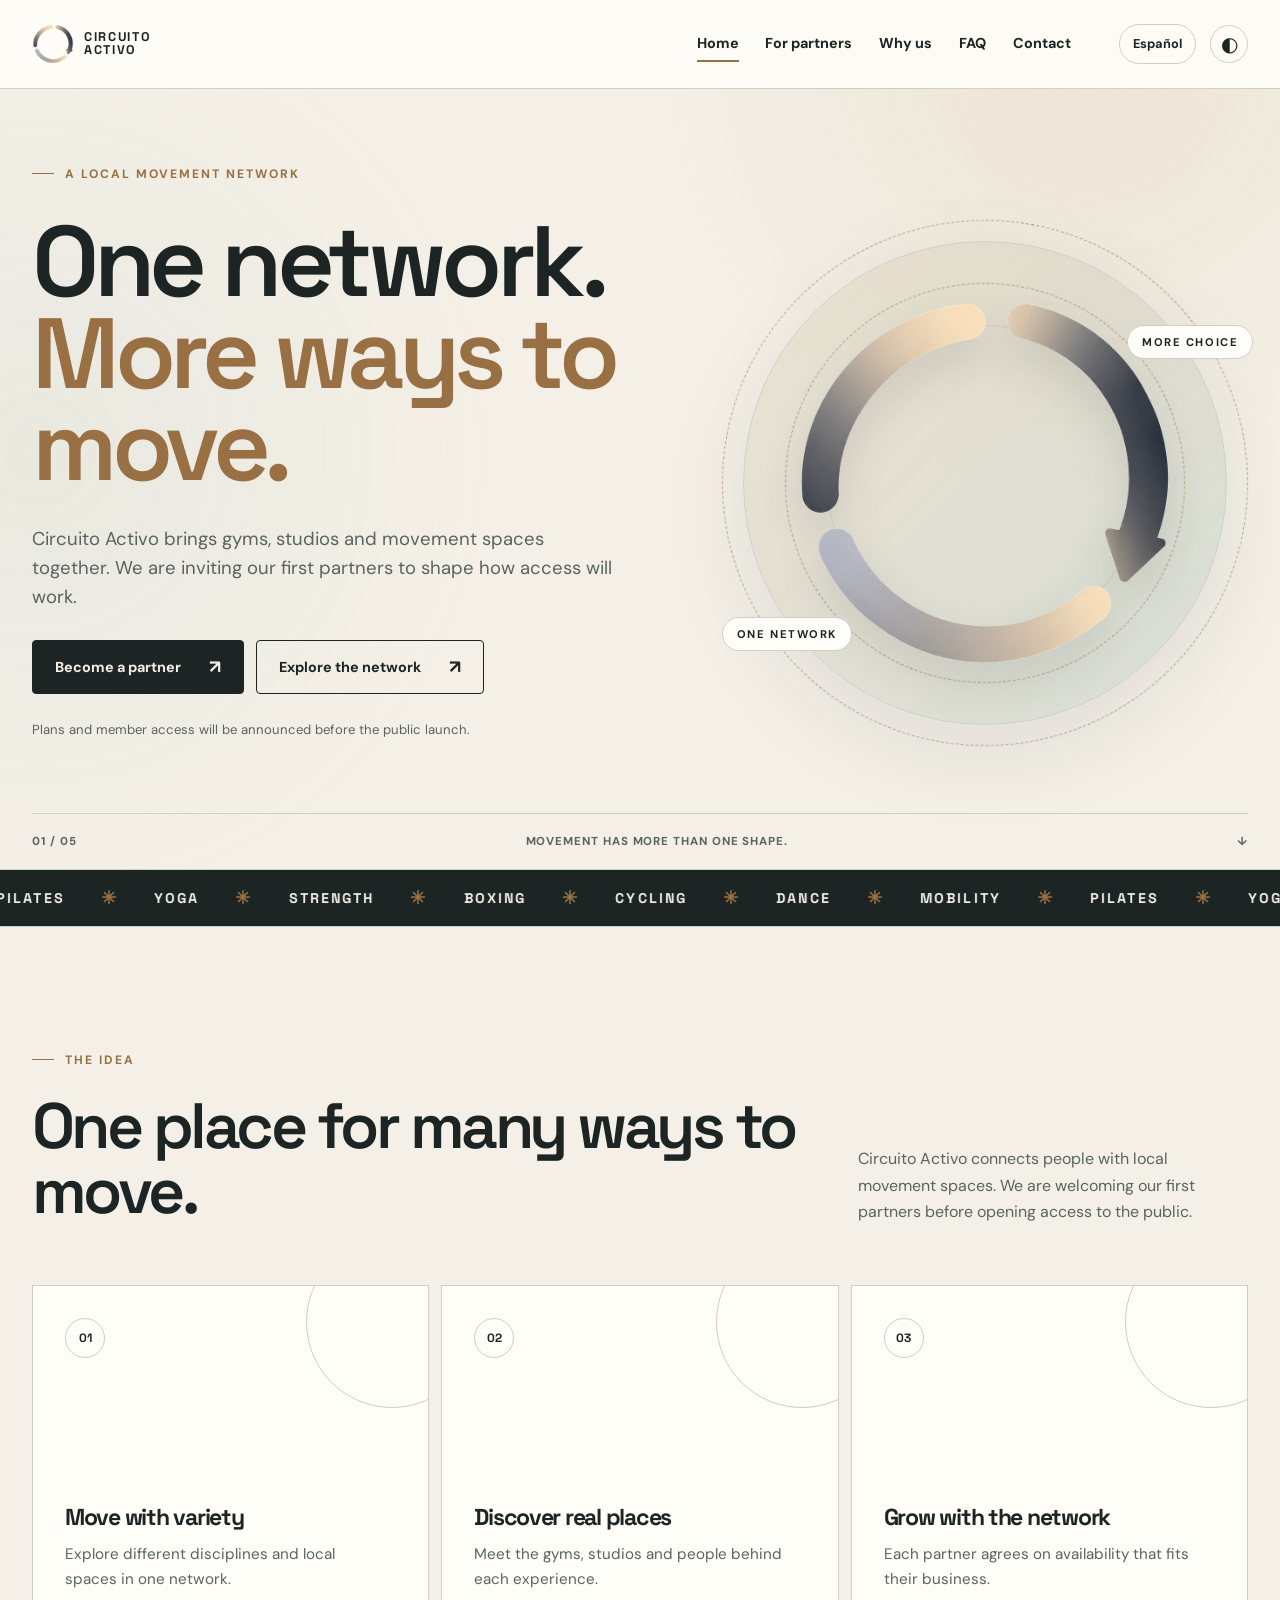
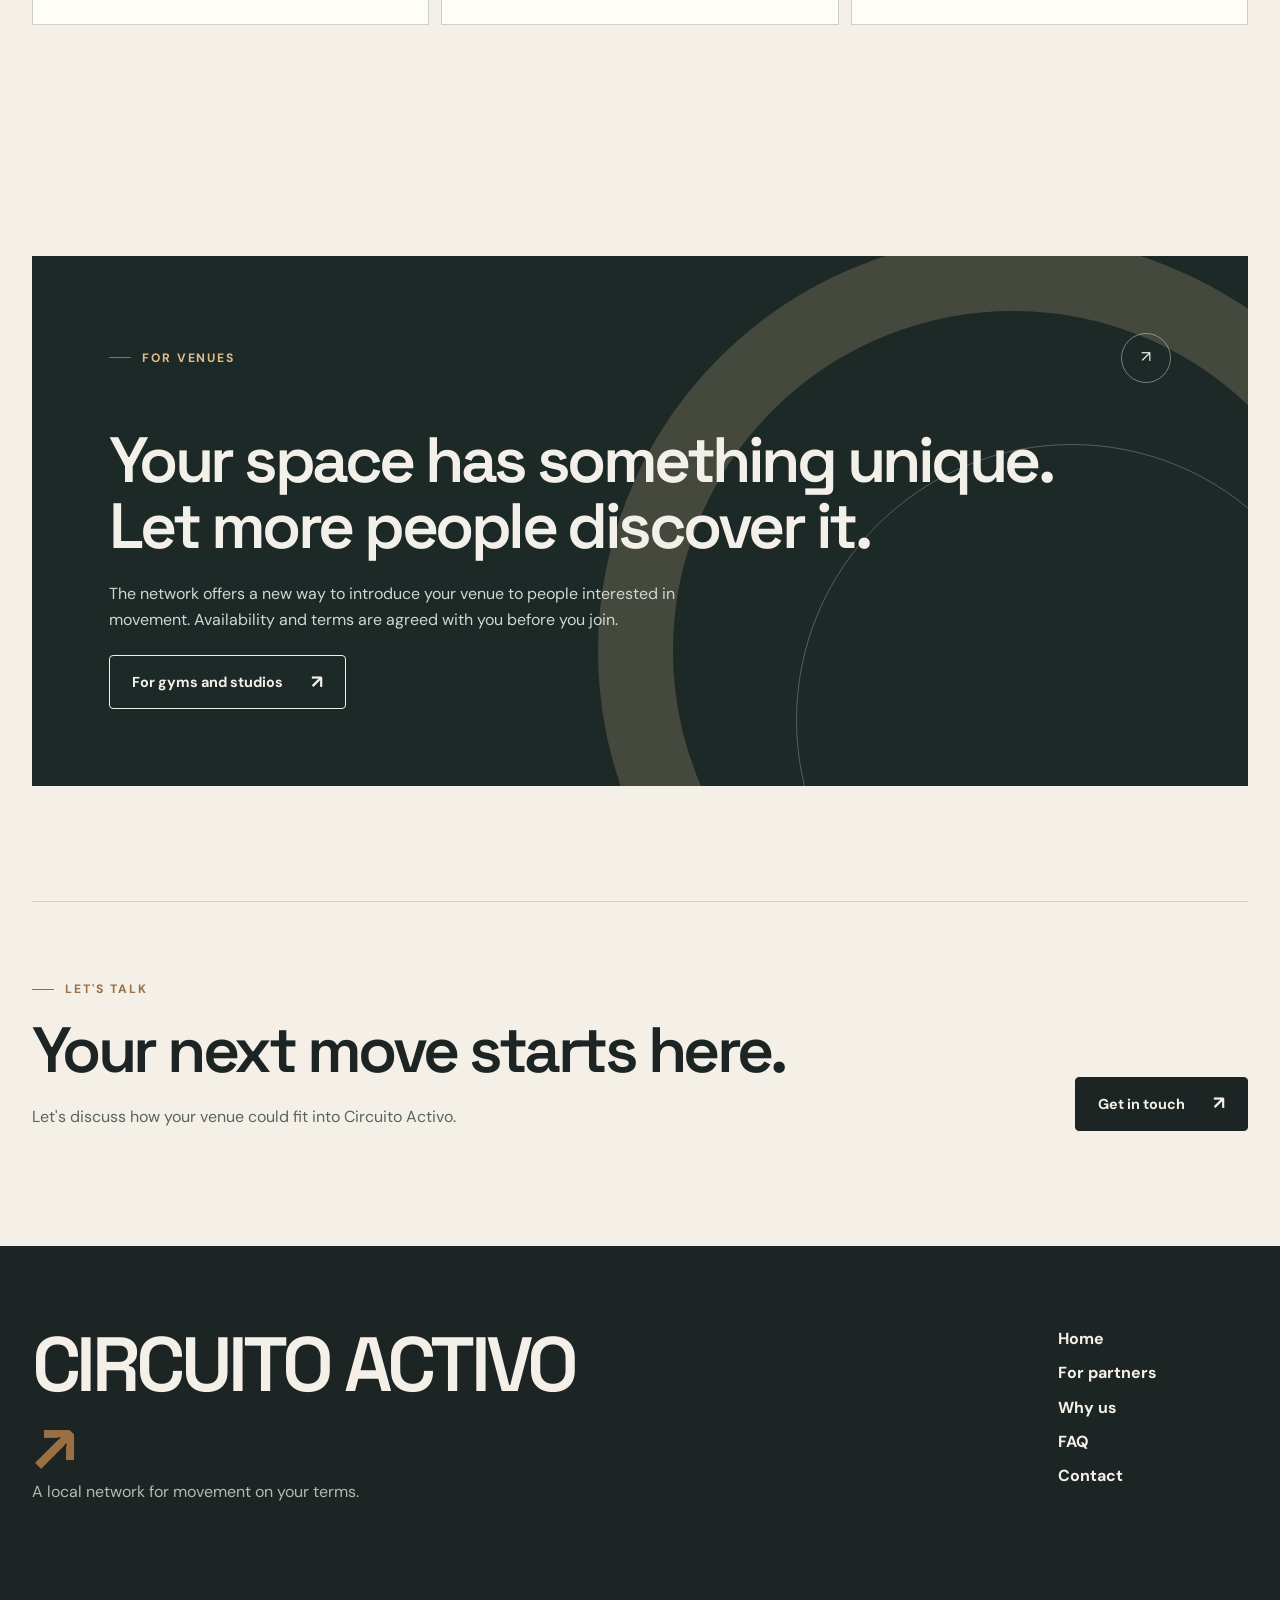
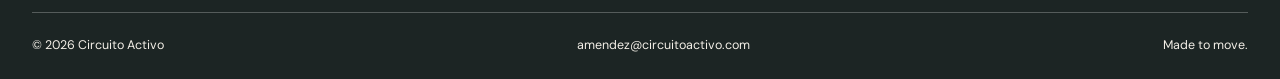
==== en/index.html @ 0dc9896b "Build bilingual Circuito Activo site preview" ====
<!doctype html><html lang="en" data-theme="light"><head><meta charset="utf-8"><meta name="viewport" content="width=device-width, initial-scale=1"><meta name="theme-color" content="#f4f0e8"><title>One network. More ways to move. | Circuito Activo</title><meta name="description" content="Circuito Activo brings gyms, studios and movement spaces together. We are inviting our first partners to shape how access will work."><link rel="canonical" href="https://circuitoactivo.com/en/"><link rel="alternate" hreflang="es" href="https://circuitoactivo.com/"><link rel="alternate" hreflang="en" href="https://circuitoactivo.com/en/"><link rel="icon" type="image/png" href="../favicon.png"><link rel="stylesheet" href="../styles.css"><script>try{document.documentElement.dataset.theme=localStorage.getItem('ca-theme')||'light'}catch(e){}</script><script defer src="../vendor/gsap.min.js"></script><script defer src="../script.js"></script></head><body data-page="index"><a class="skip-link" href="#main">Skip to content</a><div class="intro" aria-hidden="true"><div class="intro-symbol"><img src="../circuito-activo-logo.png" alt=""></div><span>CIRCUITO ACTIVO</span></div><header class="site-header"><div class="wrap header-inner"><a class="brand" href="index.html" aria-label="Circuito Activo · Home"><img src="../circuito-activo-logo.png" alt="" width="40" height="40"><span>CIRCUITO<br>ACTIVO</span></a><nav class="desktop-nav" aria-label="Menu"><a href="index.html" aria-current="page">Home</a><a href="partners.html" >For partners</a><a href="why-us.html" >Why us</a><a href="faq.html" >FAQ</a><a href="contact.html" >Contact</a></nav><div class="header-actions"><a class="language-switch" href="../index.html" hreflang="es" lang="es">Español</a><button class="theme-toggle" type="button" aria-label="Switch theme" aria-pressed="false"><span class="theme-icon" aria-hidden="true">◐</span></button><button class="menu-toggle" type="button" aria-controls="mobileMenu" aria-expanded="false" aria-label="Menu"><span></span><span></span></button></div></div><nav class="mobile-menu" id="mobileMenu" aria-label="Menu" hidden><a href="index.html" aria-current="page">Home</a><a href="partners.html" >For partners</a><a href="why-us.html" >Why us</a><a href="faq.html" >FAQ</a><a href="contact.html" >Contact</a></nav></header><main id="main"><section class="home-hero"><div class="wrap hero-layout"><div class="hero-copy"><span class="eyebrow hero-eyebrow">A local movement network</span><h1>One network.<br><em>More ways to move.</em></h1><p class="hero-lead">Circuito Activo brings gyms, studios and movement spaces together. We are inviting our first partners to shape how access will work.</p><div class="hero-actions"><a class="button button-primary" href="partners.html">Become a partner<span aria-hidden="true">↗</span></a><a class="button button-outline" href="why-us.html">Explore the network<span aria-hidden="true">↗</span></a></div><p class="hero-footnote">Plans and member access will be announced before the public launch.</p></div><div class="hero-art" aria-label="Circuito Activo" role="img"><span class="orbit orbit-a"></span><span class="orbit orbit-b"></span><span class="art-label art-label-top">MORE CHOICE</span><img src="../circuito-activo-logo.png" alt="" width="480" height="480"><span class="art-label art-label-bottom">ONE NETWORK</span></div></div><div class="hero-index wrap"><span>01 / 05</span><span>Movement has more than one shape.</span><span aria-hidden="true">↓</span></div></section><div class="ticker" aria-label="PILATES, YOGA, STRENGTH, BOXING, CYCLING, DANCE, MOBILITY"><div class="ticker-track" aria-hidden="true"><div class="ticker-group"><span>PILATES<i aria-hidden="true">✳</i></span><span>YOGA<i aria-hidden="true">✳</i></span><span>STRENGTH<i aria-hidden="true">✳</i></span><span>BOXING<i aria-hidden="true">✳</i></span><span>CYCLING<i aria-hidden="true">✳</i></span><span>DANCE<i aria-hidden="true">✳</i></span><span>MOBILITY<i aria-hidden="true">✳</i></span></div><div class="ticker-group"><span>PILATES<i aria-hidden="true">✳</i></span><span>YOGA<i aria-hidden="true">✳</i></span><span>STRENGTH<i aria-hidden="true">✳</i></span><span>BOXING<i aria-hidden="true">✳</i></span><span>CYCLING<i aria-hidden="true">✳</i></span><span>DANCE<i aria-hidden="true">✳</i></span><span>MOBILITY<i aria-hidden="true">✳</i></span></div><div class="ticker-group"><span>PILATES<i aria-hidden="true">✳</i></span><span>YOGA<i aria-hidden="true">✳</i></span><span>STRENGTH<i aria-hidden="true">✳</i></span><span>BOXING<i aria-hidden="true">✳</i></span><span>CYCLING<i aria-hidden="true">✳</i></span><span>DANCE<i aria-hidden="true">✳</i></span><span>MOBILITY<i aria-hidden="true">✳</i></span></div></div></div><section class="section"><div class="wrap"><span class="eyebrow reveal">THE IDEA</span><div class="section-head reveal"><h2>One place for many ways to move.</h2><p>Circuito Activo connects people with local movement spaces. We are welcoming our first partners before opening access to the public.</p></div><div class="feature-grid"><article class="feature-card reveal"><span class="feature-number">01</span><h3>Move with variety</h3><p>Explore different disciplines and local spaces in one network.</p></article><article class="feature-card reveal"><span class="feature-number">02</span><h3>Discover real places</h3><p>Meet the gyms, studios and people behind each experience.</p></article><article class="feature-card reveal"><span class="feature-number">03</span><h3>Grow with the network</h3><p>Each partner agrees on availability that fits their business.</p></article></div></div></section><section class="section"><div class="wrap"><div class="dark-feature reveal"><div class="dark-feature-top"><span class="eyebrow">FOR VENUES</span><span class="round-mark">↗</span></div><h2>Your space has something unique. Let more people discover it.</h2><p>The network offers a new way to introduce your venue to people interested in movement. Availability and terms are agreed with you before you join.</p><a class="button button-outline" href="partners.html">For gyms and studios<span aria-hidden="true">↗</span></a></div></div></section><section class="section cta-section"><div class="wrap"><div class="cta-panel reveal"><div><span class="eyebrow">LET&#x27;S TALK</span><h2>Your next move starts here.</h2><p>Let&#x27;s discuss how your venue could fit into Circuito Activo.</p></div><a class="button button-primary" href="contact.html">Get in touch<span aria-hidden="true">↗</span></a></div></div></section></main><footer class="site-footer"><div class="wrap footer-main"><div><a class="footer-brand" href="index.html">CIRCUITO ACTIVO <span>↗</span></a><p>A local network for movement on your terms.</p></div><nav aria-label="Menu"><a href="index.html" aria-current="page">Home</a><a href="partners.html" >For partners</a><a href="why-us.html" >Why us</a><a href="faq.html" >FAQ</a><a href="contact.html" >Contact</a></nav></div><div class="wrap footer-bottom"><span>© <span id="year">2026</span> Circuito Activo</span><a href="mailto:amendez@circuitoactivo.com">amendez@circuitoactivo.com</a><span>Made to move.</span></div></footer></body></html>
---- styles.css ----
@import url('https://fonts.googleapis.com/css2?family=DM+Sans:wght@400;500;600;700&family=Space+Grotesk:wght@400;500;600;700&display=swap');
:root{color-scheme:light;--bg:#f4f0e8;--paper:#fffdf8;--ink:#1c2524;--muted:#596360;--line:#cbd0c8;--accent:#987044;--glass:rgba(255,253,248,.9);--display:'Space Grotesk',Arial,sans-serif;--body:'DM Sans',Arial,sans-serif}
:root[data-theme=dark]{color-scheme:dark;--bg:#111a1a;--paper:#1c2928;--ink:#f5f2e9;--muted:#b0bdb8;--line:#41514e;--accent:#e4bc86;--glass:rgba(22,34,33,.92)}
*{box-sizing:border-box}html{scroll-behavior:smooth;scroll-padding-top:100px}body{margin:0;background:var(--bg);color:var(--ink);font:400 1rem/1.65 var(--body);-webkit-font-smoothing:antialiased;transition:background .35s,color .35s}body::before{content:"";position:fixed;inset:0;z-index:-1;pointer-events:none;background:radial-gradient(circle at 85% 7%,rgba(199,162,112,.15),transparent 34vw),radial-gradient(circle at 3% 50%,rgba(110,153,137,.08),transparent 36vw)}
a{color:inherit;text-decoration:none}button,input,select,textarea{font:inherit}button{cursor:pointer}img{max-width:100%;display:block}h1,h2,h3,p{margin-top:0}h1,h2,h3{font-family:var(--display);letter-spacing:-.055em}h1{font-size:clamp(3.8rem,7.8vw,8.6rem);font-weight:600;line-height:.92}h2{font-size:clamp(2.6rem,5vw,5.3rem);font-weight:600;line-height:1.03}h3{font-size:clamp(1.3rem,1.8vw,1.7rem);line-height:1.14}p{color:var(--muted)}.wrap{width:min(100% - 64px,1360px);margin-inline:auto}.skip-link{position:fixed;left:16px;top:-100px;z-index:200;padding:12px 18px;background:var(--ink);color:var(--bg);border-radius:8px}.skip-link:focus{top:12px}:focus-visible{outline:3px solid var(--accent);outline-offset:4px}
.site-header{position:sticky;top:0;z-index:100;background:var(--glass);border-bottom:1px solid var(--line);backdrop-filter:blur(20px)}.header-inner{height:88px;display:flex;align-items:center;gap:32px}.brand{display:flex;align-items:center;gap:10px;flex:none;font-family:var(--display);font-size:.79rem;font-weight:700;letter-spacing:.13em;line-height:1.02}.brand img{width:42px;height:42px;object-fit:contain;mix-blend-mode:multiply}:root[data-theme=dark] .brand img{mix-blend-mode:normal;border-radius:50%}.desktop-nav{display:flex;align-items:center;gap:clamp(16px,2.1vw,34px);margin-left:auto}.desktop-nav a{font-size:.9rem;font-weight:700;white-space:nowrap;position:relative}.desktop-nav a::after{content:"";position:absolute;left:0;right:100%;bottom:-6px;height:2px;background:var(--accent);transition:right .3s}.desktop-nav a:hover::after,.desktop-nav a[aria-current]::after{right:0}.header-actions{display:flex;align-items:center;gap:14px;margin-left:16px}.language-switch{font-size:.8rem;font-weight:700;border:1px solid var(--line);padding:8px 13px;border-radius:99px;white-space:nowrap}.language-switch:hover{background:var(--ink);color:var(--bg)}.theme-toggle,.menu-toggle{width:38px;height:38px;border:1px solid var(--line);background:transparent;border-radius:50%;color:var(--ink);display:grid;place-items:center}.theme-icon{font-size:1.25rem;line-height:1}.menu-toggle{display:none}.menu-toggle span{width:17px;height:2px;background:var(--ink);display:block;grid-area:1/1}.menu-toggle span:first-child{transform:translateY(-4px)}.menu-toggle span:last-child{transform:translateY(4px)}.mobile-menu{background:var(--paper);border-top:1px solid var(--line);padding:16px 32px 24px}.mobile-menu[hidden]{display:none}.mobile-menu a{display:block;padding:13px 0;border-bottom:1px solid var(--line);font:600 1.2rem var(--display)}
.eyebrow{display:inline-flex;align-items:center;gap:11px;color:var(--accent);font:700 .76rem var(--body);letter-spacing:.16em;text-transform:uppercase}.eyebrow::before{content:"";width:22px;height:1px;background:var(--accent)}.button{display:inline-flex;align-items:center;justify-content:space-between;gap:28px;min-height:54px;padding:12px 22px;border-radius:4px;font:700 .9rem var(--body);transition:transform .25s,background .25s,color .25s;border:1px solid var(--ink)}.button:hover{transform:translateY(-3px)}.button-primary{background:var(--ink);color:var(--bg)}.button-outline{background:transparent;color:var(--ink)}.button-outline:hover{background:var(--ink);color:var(--bg)}.button span{font-size:1.15rem;line-height:1}
.home-hero{min-height:min(780px,calc(100svh - 88px));display:flex;flex-direction:column;justify-content:center;padding-top:64px;position:relative;overflow:hidden}.hero-layout{display:grid;grid-template-columns:1.12fr .88fr;align-items:center;gap:20px;flex:1}.hero-copy{position:relative;z-index:2;padding-bottom:56px}.hero-eyebrow{margin-bottom:34px}.home-hero h1{max-width:900px;margin:0 0 34px}.home-hero h1 em{font-style:normal;color:var(--accent);white-space:nowrap}.hero-lead{font-size:clamp(1.12rem,1.45vw,1.4rem);line-height:1.55;max-width:590px;margin-bottom:28px}.hero-actions{display:flex;gap:12px;flex-wrap:wrap}.hero-footnote{font-size:.82rem;margin-top:25px;max-width:500px}.hero-art{position:relative;aspect-ratio:1;display:grid;place-items:center;isolation:isolate}.hero-art::before{content:"";position:absolute;inset:4%;border-radius:50%;background:linear-gradient(135deg,rgba(219,205,177,.4),rgba(151,176,167,.3));border:1px solid var(--line);box-shadow:0 28px 90px rgba(24,38,35,.09)}.hero-art::after{content:"";position:absolute;inset:20%;border:1px solid var(--line);border-radius:50%}.hero-art img{width:74%;height:auto;position:relative;z-index:2;filter:drop-shadow(0 18px 20px rgba(25,30,27,.12));border-radius:50%}.orbit{position:absolute;z-index:1;border:1px dashed var(--accent);border-radius:50%;opacity:.6}.orbit-a{inset:0}.orbit-b{inset:12%;transform:rotate(25deg)}.art-label{position:absolute;z-index:3;font:700 .7rem var(--body);letter-spacing:.14em;border:1px solid var(--line);background:var(--paper);padding:9px 14px;border-radius:99px}.art-label-top{right:-1%;top:20%}.art-label-bottom{left:0;bottom:18%}.hero-index{display:flex;justify-content:space-between;border-top:1px solid var(--line);padding:20px 0;font:.72rem var(--body);font-weight:700;letter-spacing:.08em;text-transform:uppercase;color:var(--muted)}
.ticker{width:100%;overflow:hidden;border-top:1px solid var(--line);border-bottom:1px solid var(--line);background:var(--ink);color:var(--bg);padding:17px 0}.ticker-track{display:flex;width:max-content;will-change:transform}.ticker-group{display:flex;flex:none;align-items:center}.ticker-group span{display:flex;align-items:center;gap:36px;padding-right:36px;white-space:nowrap;font:700 .88rem var(--display);letter-spacing:.15em}.ticker-group i{color:var(--accent);font-style:normal;font-size:1.1rem}
.section{padding:clamp(86px,9vw,160px) 0}.section-head{display:flex;align-items:end;justify-content:space-between;gap:55px;margin:25px 0 60px}.section-head h2{max-width:850px;margin:0}.section-head p{max-width:390px;margin:0}.feature-grid{display:grid;grid-template-columns:repeat(3,1fr);gap:12px}.feature-card{min-height:340px;display:flex;flex-direction:column;align-items:start;padding:32px;border:1px solid var(--line);background:var(--paper);position:relative;overflow:hidden;transition:transform .35s,box-shadow .35s}.feature-card::after{content:"";position:absolute;right:-50px;top:-50px;width:170px;height:170px;border:1px solid var(--line);border-radius:50%;transition:transform .6s}.feature-card:hover{transform:translateY(-5px);box-shadow:0 28px 90px rgba(24,38,35,.09)}.feature-card:hover::after{transform:scale(1.3)}.feature-number{font:700 .75rem var(--display);border:1px solid var(--line);border-radius:50%;width:40px;height:40px;display:grid;place-items:center}.feature-card h3{margin:auto 0 12px;max-width:270px}.feature-card p{margin-bottom:0;max-width:310px;font-size:.95rem}
.dark-feature{background:#1c2927;color:#f3f0e9;min-height:530px;padding:clamp(36px,6vw,84px);position:relative;overflow:hidden;display:flex;flex-direction:column;align-items:start;justify-content:space-between}.dark-feature::before{content:"";position:absolute;right:-180px;bottom:-280px;width:680px;height:680px;border:75px solid rgba(202,171,125,.24);border-radius:50%}.dark-feature::after{content:"";position:absolute;right:-100px;bottom:-210px;width:550px;height:550px;border:1px solid rgba(255,255,255,.25);border-radius:50%}.dark-feature>*{position:relative;z-index:1}.dark-feature .eyebrow{color:#e4bc86}.dark-feature-top{display:flex;justify-content:space-between;width:100%}.round-mark{width:50px;height:50px;border:1px solid rgba(255,255,255,.4);border-radius:50%;display:grid;place-items:center}.dark-feature h2{max-width:980px;margin:40px 0 16px}.dark-feature p{max-width:650px;color:#ced8d3}.dark-feature .button-outline{color:#f3f0e9;border-color:#f3f0e9}.dark-feature .button-outline:hover{background:#f3f0e9;color:#1c2927}.cta-section{padding-top:0}.cta-panel{border-top:1px solid var(--line);display:flex;align-items:end;justify-content:space-between;gap:50px;padding-top:70px}.cta-panel h2{margin:20px 0;max-width:790px}.cta-panel p{margin-bottom:0;max-width:610px}
.page-hero{position:relative;padding:clamp(80px,10vw,160px) 0 clamp(70px,8vw,125px);border-bottom:1px solid var(--line);overflow:hidden}.page-hero .wrap{position:relative}.page-hero h1{max-width:1120px;margin:25px 0 30px;font-size:clamp(3.6rem,7vw,7.9rem)}.page-hero .hero-lead{max-width:710px;margin-bottom:0}.page-hero-decoration{position:absolute;right:-3%;top:-30%;font:400 40rem var(--display);line-height:1;color:var(--accent);opacity:.09;pointer-events:none}
.process{display:grid;grid-template-columns:.9fr 1.1fr;gap:70px}.process h2{margin:24px 0 0;max-width:600px}.process-list{border-top:1px solid var(--line)}.process-step{display:flex;gap:32px;padding:26px 0;border-bottom:1px solid var(--line)}.process-step>span{font:700 .8rem var(--display);color:var(--accent);padding-top:7px}.process-step h3{margin:0 0 8px}.process-step p{margin:0}.quote-panel{position:relative;background:var(--paper);border:1px solid var(--line);padding:clamp(40px,8vw,110px);overflow:hidden}.quote-panel::after{content:"✳";position:absolute;right:-30px;bottom:-140px;color:var(--accent);opacity:.17;font-size:38rem;line-height:1}.quote-panel>*{position:relative;z-index:1}.quote-panel blockquote{font:600 clamp(2.5rem,5vw,5.7rem)/1.08 var(--display);letter-spacing:-.06em;margin:30px 0;max-width:1000px}.quote-panel p{max-width:620px;margin:0}
.faq-layout{display:grid;grid-template-columns:.75fr 1.25fr;gap:70px}.faq-layout h2{margin:20px 0}.faq-list{border-top:1px solid var(--line)}.faq-item{border-bottom:1px solid var(--line)}.faq-item summary{display:flex;justify-content:space-between;align-items:start;gap:20px;list-style:none;padding:24px 0;cursor:pointer;font:600 1.3rem/1.3 var(--display);letter-spacing:-.03em}.faq-item summary::-webkit-details-marker{display:none}.faq-plus{color:var(--accent);font-size:1.6rem;line-height:1;transition:transform .3s}.faq-item[open] .faq-plus{transform:rotate(45deg)}.faq-answer{padding:0 60px 24px 0;max-width:710px}.faq-answer p{margin:0}
.contact-layout{display:grid;grid-template-columns:.8fr 1.2fr;gap:clamp(45px,7vw,110px);align-items:start}.contact-info{position:sticky;top:130px}.contact-info h2{margin:22px 0}.contact-info>p{max-width:420px}.email-address{display:inline-block;font:600 clamp(1rem,1.7vw,1.3rem) var(--display);border-bottom:1px solid var(--accent);padding:5px 0;word-break:break-word}.contact-actions{display:flex;align-items:center;gap:22px;flex-wrap:wrap;margin-top:30px}.contact-actions .button{min-height:44px}.text-link{font-weight:700;border-bottom:1px solid var(--accent)}.copy-status{min-height:24px;font-size:.85rem;margin-top:15px}.form-panel{background:var(--paper);border:1px solid var(--line);padding:clamp(28px,4vw,60px);box-shadow:0 28px 90px rgba(24,38,35,.09)}.form-panel h2{font-size:clamp(2.4rem,4vw,4.2rem);margin:20px 0}.form-panel>p{max-width:570px}.form-grid{display:grid;grid-template-columns:1fr 1fr;gap:22px;margin:35px 0}.field{display:flex;flex-direction:column;gap:8px}.field-full{grid-column:1/-1}.field label{font-size:.83rem;font-weight:700;color:var(--ink)}.field input,.field select,.field textarea{width:100%;min-height:49px;padding:11px 13px;border:1px solid var(--line);border-radius:0;background:var(--bg);color:var(--ink)}.field textarea{resize:vertical}.field input:focus,.field select:focus,.field textarea:focus{border-color:var(--accent);outline:2px solid var(--accent);outline-offset:2px}.form-note{font-size:.8rem;margin:20px 0 0}
.site-footer{background:var(--ink);color:var(--bg);padding:80px 0 24px}.site-footer p{color:var(--bg);opacity:.72}.footer-main{display:flex;justify-content:space-between;gap:60px;padding-bottom:90px}.footer-brand{display:block;font:600 clamp(2.5rem,6vw,6rem)/1 var(--display);letter-spacing:-.06em;max-width:600px}.footer-brand span{color:var(--accent)}.footer-main nav{display:grid;gap:8px;align-content:start;min-width:190px}.footer-main nav a{font-weight:700}.footer-main nav a:hover,.footer-bottom a:hover{color:var(--accent)}.footer-bottom{display:flex;justify-content:space-between;gap:20px;border-top:1px solid rgba(255,255,255,.25);padding-top:22px;font-size:.78rem}
.intro{position:fixed;inset:0;z-index:300;display:grid;place-content:center;text-align:center;gap:20px;background:var(--bg);animation:intro-exit .55s ease 1.9s forwards;pointer-events:none}.intro-symbol{width:min(36vw,210px);margin:auto;animation:intro-spin 1.7s cubic-bezier(.2,.7,.1,1) both}.intro-symbol img{width:100%;border-radius:50%}.intro>span{font:700 .7rem var(--display);letter-spacing:.35em;animation:intro-type .7s ease .55s both}@keyframes intro-spin{from{transform:rotate(-160deg) scale(.7);opacity:0}to{transform:rotate(360deg) scale(1);opacity:1}}@keyframes intro-type{from{opacity:0;transform:translateY(12px)}to{opacity:1;transform:none}}@keyframes intro-exit{to{opacity:0;visibility:hidden}}
@media(max-width:1150px){.desktop-nav{gap:14px}.header-actions{gap:7px;margin-left:0}.hero-layout{grid-template-columns:1fr .85fr}.home-hero h1{font-size:clamp(3.6rem,6.5vw,6rem)}}
@media(max-width:880px){.wrap{width:min(100% - 40px,1360px)}.desktop-nav{display:none}.header-actions{margin-left:auto}.menu-toggle{display:grid}.hero-layout{grid-template-columns:1fr}.hero-copy{padding-bottom:0}.home-hero{padding-top:65px}.home-hero h1{font-size:clamp(3.7rem,10vw,6rem)}.hero-art{width:min(70vw,540px);margin:20px auto}.section-head,.cta-panel{display:block}.section-head p{margin-top:25px}.cta-panel .button{margin-top:30px}.feature-grid{grid-template-columns:1fr 1fr}.feature-card{min-height:300px}.feature-card:last-child{grid-column:1/-1}.process,.faq-layout,.contact-layout{grid-template-columns:1fr;gap:50px}.contact-info{position:static}}
@media(max-width:620px){.wrap{width:min(100% - 32px,1360px)}.header-inner{height:70px;gap:8px}.brand{font-size:.65rem;letter-spacing:.08em}.brand img{width:34px;height:34px}.language-switch{font-size:.72rem;padding:6px 8px}.theme-toggle,.menu-toggle{width:35px;height:35px}.home-hero{padding-top:64px}.hero-eyebrow{margin-bottom:22px}.home-hero h1{font-size:clamp(3.4rem,14vw,5rem);letter-spacing:-.07em}.home-hero h1 em{white-space:normal}.hero-lead{font-size:1.04rem}.hero-actions .button{width:100%}.hero-art{width:min(86vw,420px);margin:20px auto 30px}.art-label{font-size:.55rem;padding:7px 9px}.hero-index{font-size:.65rem}.hero-index span:nth-child(2){display:none}.section{padding:82px 0}.section-head{margin:18px 0 40px}.section-head h2{font-size:clamp(2.65rem,11vw,4rem)}.feature-grid{grid-template-columns:1fr}.feature-card{min-height:260px}.feature-card:last-child{grid-column:auto}.dark-feature{min-height:540px;padding:30px}.dark-feature h2{font-size:clamp(2.4rem,10vw,4rem)}.page-hero{padding:86px 0 72px}.page-hero h1{font-size:clamp(3.3rem,12.3vw,5rem);overflow-wrap:anywhere}.process-step{gap:18px}.faq-item summary{font-size:1.12rem}.faq-answer{padding-right:20px}.form-grid{grid-template-columns:1fr}.field-full{grid-column:auto}.footer-main{display:block;padding-bottom:50px}.footer-main nav{margin-top:48px;grid-template-columns:1fr 1fr}.footer-bottom{flex-direction:column}.intro-symbol{width:150px}}
@media(prefers-reduced-motion:reduce){html{scroll-behavior:auto}*,*::before,*::after{animation-duration:.01ms!important;animation-iteration-count:1!important;scroll-behavior:auto!important;transition-duration:.01ms!important}.intro{display:none!important}}
.home-hero h1 em{white-space:normal}
.draft-panel{border-top:1px solid var(--line);margin-top:35px;padding-top:30px}.draft-panel[hidden]{display:none}.draft-panel h3{font-size:1.6rem;margin:0 0 8px}.draft-panel p{font-size:.9rem}.draft-panel label{display:block;font-size:.8rem;font-weight:700;margin:18px 0 6px}.draft-panel input,.draft-panel textarea{display:block;width:100%;padding:12px;border:1px solid var(--line);background:var(--bg);color:var(--ink);resize:vertical}.draft-actions{display:flex;gap:12px;flex-wrap:wrap;margin-top:20px}.draft-actions .button{min-height:46px}
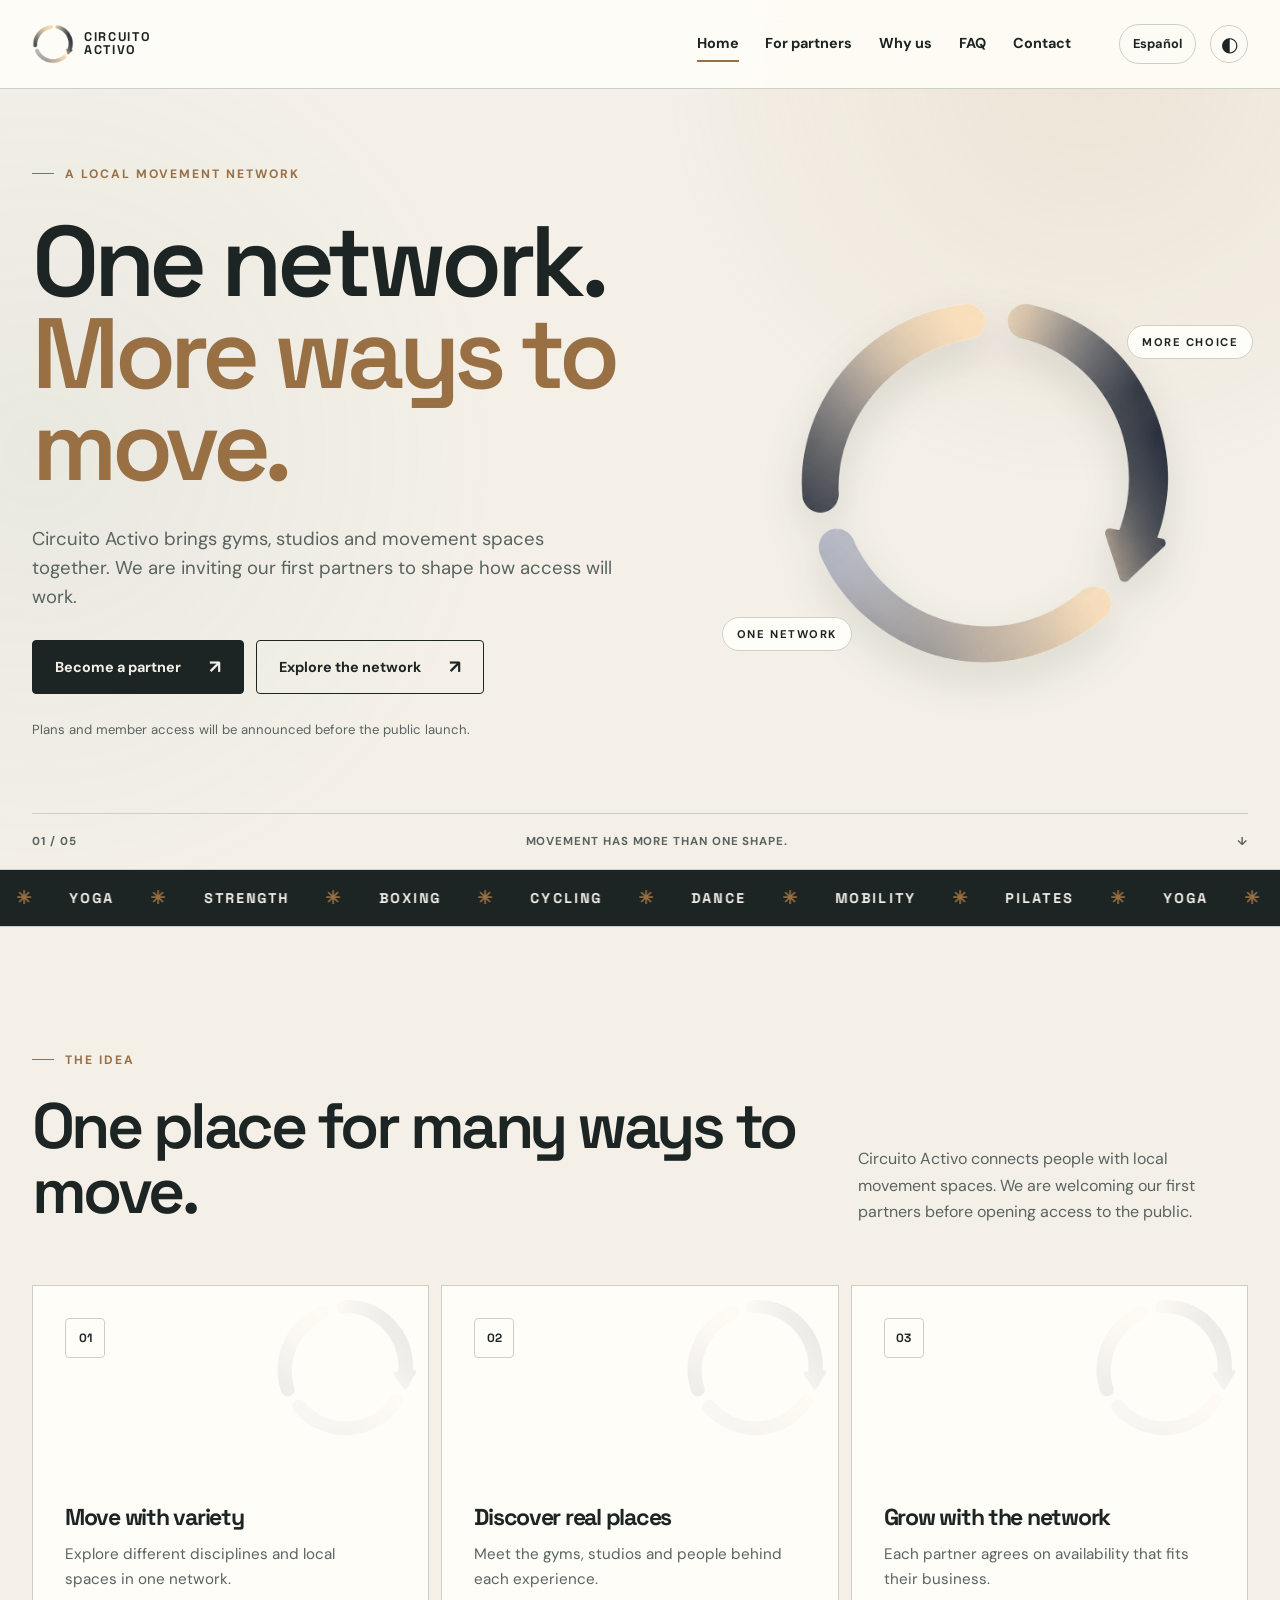
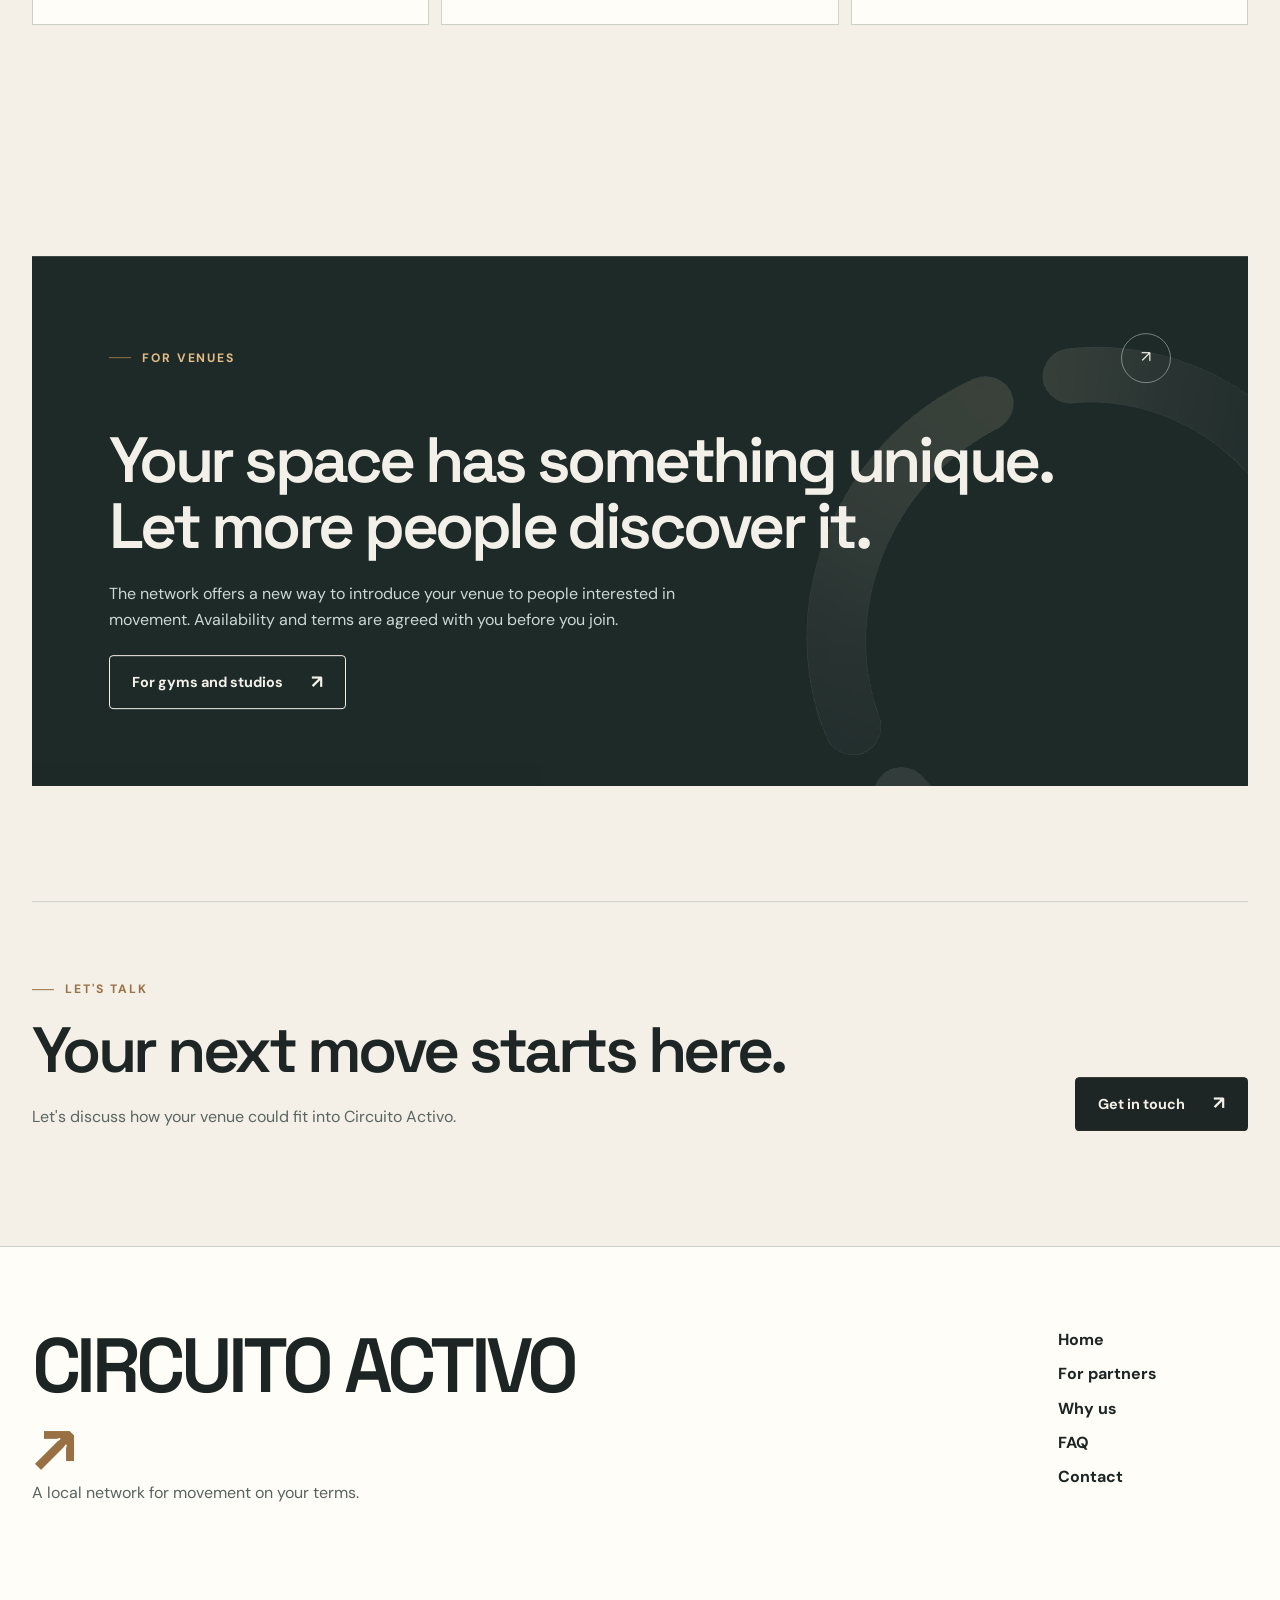
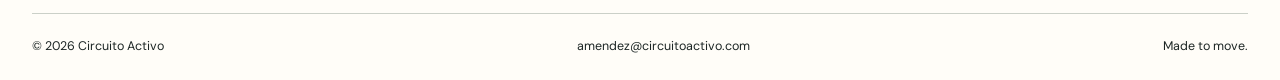
==== commit ac9143d7: "Refine theme footer, brand motif, and favicon" ====
--- a/en/index.html
+++ b/en/index.html
@@ -1 +1 @@
-<!doctype html><html lang="en" data-theme="light"><head><meta charset="utf-8"><meta name="viewport" content="width=device-width, initial-scale=1"><meta name="theme-color" content="#f4f0e8"><title>One network. More ways to move. | Circuito Activo</title><meta name="description" content="Circuito Activo brings gyms, studios and movement spaces together. We are inviting our first partners to shape how access will work."><link rel="canonical" href="https://circuitoactivo.com/en/"><link rel="alternate" hreflang="es" href="https://circuitoactivo.com/"><link rel="alternate" hreflang="en" href="https://circuitoactivo.com/en/"><link rel="icon" type="image/png" href="../favicon.png"><link rel="stylesheet" href="../styles.css"><script>try{document.documentElement.dataset.theme=localStorage.getItem('ca-theme')||'light'}catch(e){}</script><script defer src="../vendor/gsap.min.js"></script><script defer src="../script.js"></script></head><body data-page="index"><a class="skip-link" href="#main">Skip to content</a><div class="intro" aria-hidden="true"><div class="intro-symbol"><img src="../circuito-activo-logo.png" alt=""></div><span>CIRCUITO ACTIVO</span></div><header class="site-header"><div class="wrap header-inner"><a class="brand" href="index.html" aria-label="Circuito Activo · Home"><img src="../circuito-activo-logo.png" alt="" width="40" height="40"><span>CIRCUITO<br>ACTIVO</span></a><nav class="desktop-nav" aria-label="Menu"><a href="index.html" aria-current="page">Home</a><a href="partners.html" >For partners</a><a href="why-us.html" >Why us</a><a href="faq.html" >FAQ</a><a href="contact.html" >Contact</a></nav><div class="header-actions"><a class="language-switch" href="../index.html" hreflang="es" lang="es">Español</a><button class="theme-toggle" type="button" aria-label="Switch theme" aria-pressed="false"><span class="theme-icon" aria-hidden="true">◐</span></button><button class="menu-toggle" type="button" aria-controls="mobileMenu" aria-expanded="false" aria-label="Menu"><span></span><span></span></button></div></div><nav class="mobile-menu" id="mobileMenu" aria-label="Menu" hidden><a href="index.html" aria-current="page">Home</a><a href="partners.html" >For partners</a><a href="why-us.html" >Why us</a><a href="faq.html" >FAQ</a><a href="contact.html" >Contact</a></nav></header><main id="main"><section class="home-hero"><div class="wrap hero-layout"><div class="hero-copy"><span class="eyebrow hero-eyebrow">A local movement network</span><h1>One network.<br><em>More ways to move.</em></h1><p class="hero-lead">Circuito Activo brings gyms, studios and movement spaces together. We are inviting our first partners to shape how access will work.</p><div class="hero-actions"><a class="button button-primary" href="partners.html">Become a partner<span aria-hidden="true">↗</span></a><a class="button button-outline" href="why-us.html">Explore the network<span aria-hidden="true">↗</span></a></div><p class="hero-footnote">Plans and member access will be announced before the public launch.</p></div><div class="hero-art" aria-label="Circuito Activo" role="img"><span class="orbit orbit-a"></span><span class="orbit orbit-b"></span><span class="art-label art-label-top">MORE CHOICE</span><img src="../circuito-activo-logo.png" alt="" width="480" height="480"><span class="art-label art-label-bottom">ONE NETWORK</span></div></div><div class="hero-index wrap"><span>01 / 05</span><span>Movement has more than one shape.</span><span aria-hidden="true">↓</span></div></section><div class="ticker" aria-label="PILATES, YOGA, STRENGTH, BOXING, CYCLING, DANCE, MOBILITY"><div class="ticker-track" aria-hidden="true"><div class="ticker-group"><span>PILATES<i aria-hidden="true">✳</i></span><span>YOGA<i aria-hidden="true">✳</i></span><span>STRENGTH<i aria-hidden="true">✳</i></span><span>BOXING<i aria-hidden="true">✳</i></span><span>CYCLING<i aria-hidden="true">✳</i></span><span>DANCE<i aria-hidden="true">✳</i></span><span>MOBILITY<i aria-hidden="true">✳</i></span></div><div class="ticker-group"><span>PILATES<i aria-hidden="true">✳</i></span><span>YOGA<i aria-hidden="true">✳</i></span><span>STRENGTH<i aria-hidden="true">✳</i></span><span>BOXING<i aria-hidden="true">✳</i></span><span>CYCLING<i aria-hidden="true">✳</i></span><span>DANCE<i aria-hidden="true">✳</i></span><span>MOBILITY<i aria-hidden="true">✳</i></span></div><div class="ticker-group"><span>PILATES<i aria-hidden="true">✳</i></span><span>YOGA<i aria-hidden="true">✳</i></span><span>STRENGTH<i aria-hidden="true">✳</i></span><span>BOXING<i aria-hidden="true">✳</i></span><span>CYCLING<i aria-hidden="true">✳</i></span><span>DANCE<i aria-hidden="true">✳</i></span><span>MOBILITY<i aria-hidden="true">✳</i></span></div></div></div><section class="section"><div class="wrap"><span class="eyebrow reveal">THE IDEA</span><div class="section-head reveal"><h2>One place for many ways to move.</h2><p>Circuito Activo connects people with local movement spaces. We are welcoming our first partners before opening access to the public.</p></div><div class="feature-grid"><article class="feature-card reveal"><span class="feature-number">01</span><h3>Move with variety</h3><p>Explore different disciplines and local spaces in one network.</p></article><article class="feature-card reveal"><span class="feature-number">02</span><h3>Discover real places</h3><p>Meet the gyms, studios and people behind each experience.</p></article><article class="feature-card reveal"><span class="feature-number">03</span><h3>Grow with the network</h3><p>Each partner agrees on availability that fits their business.</p></article></div></div></section><section class="section"><div class="wrap"><div class="dark-feature reveal"><div class="dark-feature-top"><span class="eyebrow">FOR VENUES</span><span class="round-mark">↗</span></div><h2>Your space has something unique. Let more people discover it.</h2><p>The network offers a new way to introduce your venue to people interested in movement. Availability and terms are agreed with you before you join.</p><a class="button button-outline" href="partners.html">For gyms and studios<span aria-hidden="true">↗</span></a></div></div></section><section class="section cta-section"><div class="wrap"><div class="cta-panel reveal"><div><span class="eyebrow">LET&#x27;S TALK</span><h2>Your next move starts here.</h2><p>Let&#x27;s discuss how your venue could fit into Circuito Activo.</p></div><a class="button button-primary" href="contact.html">Get in touch<span aria-hidden="true">↗</span></a></div></div></section></main><footer class="site-footer"><div class="wrap footer-main"><div><a class="footer-brand" href="index.html">CIRCUITO ACTIVO <span>↗</span></a><p>A local network for movement on your terms.</p></div><nav aria-label="Menu"><a href="index.html" aria-current="page">Home</a><a href="partners.html" >For partners</a><a href="why-us.html" >Why us</a><a href="faq.html" >FAQ</a><a href="contact.html" >Contact</a></nav></div><div class="wrap footer-bottom"><span>© <span id="year">2026</span> Circuito Activo</span><a href="mailto:amendez@circuitoactivo.com">amendez@circuitoactivo.com</a><span>Made to move.</span></div></footer></body></html>+<!doctype html><html lang="en" data-theme="light"><head><meta charset="utf-8"><meta name="viewport" content="width=device-width, initial-scale=1"><meta name="theme-color" content="#f4f0e8"><title>One network. More ways to move. | Circuito Activo</title><meta name="description" content="Circuito Activo brings gyms, studios and movement spaces together. We are inviting our first partners to shape how access will work."><link rel="canonical" href="https://circuitoactivo.com/en/"><link rel="alternate" hreflang="es" href="https://circuitoactivo.com/"><link rel="alternate" hreflang="en" href="https://circuitoactivo.com/en/"><link rel="icon" href="../favicon.ico" sizes="any"><link rel="icon" type="image/png" href="../favicon.png"><link rel="apple-touch-icon" href="../favicon.png"><link rel="stylesheet" href="../styles.css"><script>try{document.documentElement.dataset.theme=localStorage.getItem('ca-theme')||'light'}catch(e){}</script><script defer src="../vendor/gsap.min.js"></script><script defer src="../script.js"></script></head><body data-page="index"><a class="skip-link" href="#main">Skip to content</a><div class="intro" aria-hidden="true"><div class="intro-symbol"><img src="../circuito-activo-logo.png" alt=""></div><span>CIRCUITO ACTIVO</span></div><header class="site-header"><div class="wrap header-inner"><a class="brand" href="index.html" aria-label="Circuito Activo · Home"><img src="../circuito-activo-logo.png" alt="" width="40" height="40"><span>CIRCUITO<br>ACTIVO</span></a><nav class="desktop-nav" aria-label="Menu"><a href="index.html" aria-current="page">Home</a><a href="partners.html" >For partners</a><a href="why-us.html" >Why us</a><a href="faq.html" >FAQ</a><a href="contact.html" >Contact</a></nav><div class="header-actions"><a class="language-switch" href="../index.html" hreflang="es" lang="es">Español</a><button class="theme-toggle" type="button" aria-label="Switch theme" aria-pressed="false"><span class="theme-icon" aria-hidden="true">◐</span></button><button class="menu-toggle" type="button" aria-controls="mobileMenu" aria-expanded="false" aria-label="Menu"><span></span><span></span></button></div></div><nav class="mobile-menu" id="mobileMenu" aria-label="Menu" hidden><a href="index.html" aria-current="page">Home</a><a href="partners.html" >For partners</a><a href="why-us.html" >Why us</a><a href="faq.html" >FAQ</a><a href="contact.html" >Contact</a></nav></header><main id="main"><section class="home-hero"><div class="wrap hero-layout"><div class="hero-copy"><span class="eyebrow hero-eyebrow">A local movement network</span><h1>One network.<br><em>More ways to move.</em></h1><p class="hero-lead">Circuito Activo brings gyms, studios and movement spaces together. We are inviting our first partners to shape how access will work.</p><div class="hero-actions"><a class="button button-primary" href="partners.html">Become a partner<span aria-hidden="true">↗</span></a><a class="button button-outline" href="why-us.html">Explore the network<span aria-hidden="true">↗</span></a></div><p class="hero-footnote">Plans and member access will be announced before the public launch.</p></div><div class="hero-art" aria-label="Circuito Activo" role="img"><span class="art-label art-label-top">MORE CHOICE</span><img src="../circuito-activo-logo.png" alt="" width="480" height="480"><span class="art-label art-label-bottom">ONE NETWORK</span></div></div><div class="hero-index wrap"><span>01 / 05</span><span>Movement has more than one shape.</span><span aria-hidden="true">↓</span></div></section><div class="ticker" aria-label="PILATES, YOGA, STRENGTH, BOXING, CYCLING, DANCE, MOBILITY"><div class="ticker-track" aria-hidden="true"><div class="ticker-group"><span>PILATES<i aria-hidden="true">✳</i></span><span>YOGA<i aria-hidden="true">✳</i></span><span>STRENGTH<i aria-hidden="true">✳</i></span><span>BOXING<i aria-hidden="true">✳</i></span><span>CYCLING<i aria-hidden="true">✳</i></span><span>DANCE<i aria-hidden="true">✳</i></span><span>MOBILITY<i aria-hidden="true">✳</i></span></div><div class="ticker-group"><span>PILATES<i aria-hidden="true">✳</i></span><span>YOGA<i aria-hidden="true">✳</i></span><span>STRENGTH<i aria-hidden="true">✳</i></span><span>BOXING<i aria-hidden="true">✳</i></span><span>CYCLING<i aria-hidden="true">✳</i></span><span>DANCE<i aria-hidden="true">✳</i></span><span>MOBILITY<i aria-hidden="true">✳</i></span></div><div class="ticker-group"><span>PILATES<i aria-hidden="true">✳</i></span><span>YOGA<i aria-hidden="true">✳</i></span><span>STRENGTH<i aria-hidden="true">✳</i></span><span>BOXING<i aria-hidden="true">✳</i></span><span>CYCLING<i aria-hidden="true">✳</i></span><span>DANCE<i aria-hidden="true">✳</i></span><span>MOBILITY<i aria-hidden="true">✳</i></span></div></div></div><section class="section"><div class="wrap"><span class="eyebrow reveal">THE IDEA</span><div class="section-head reveal"><h2>One place for many ways to move.</h2><p>Circuito Activo connects people with local movement spaces. We are welcoming our first partners before opening access to the public.</p></div><div class="feature-grid"><article class="feature-card reveal"><span class="feature-number">01</span><h3>Move with variety</h3><p>Explore different disciplines and local spaces in one network.</p></article><article class="feature-card reveal"><span class="feature-number">02</span><h3>Discover real places</h3><p>Meet the gyms, studios and people behind each experience.</p></article><article class="feature-card reveal"><span class="feature-number">03</span><h3>Grow with the network</h3><p>Each partner agrees on availability that fits their business.</p></article></div></div></section><section class="section"><div class="wrap"><div class="dark-feature reveal"><div class="dark-feature-top"><span class="eyebrow">FOR VENUES</span><span class="round-mark">↗</span></div><h2>Your space has something unique. Let more people discover it.</h2><p>The network offers a new way to introduce your venue to people interested in movement. Availability and terms are agreed with you before you join.</p><a class="button button-outline" href="partners.html">For gyms and studios<span aria-hidden="true">↗</span></a></div></div></section><section class="section cta-section"><div class="wrap"><div class="cta-panel reveal"><div><span class="eyebrow">LET&#x27;S TALK</span><h2>Your next move starts here.</h2><p>Let&#x27;s discuss how your venue could fit into Circuito Activo.</p></div><a class="button button-primary" href="contact.html">Get in touch<span aria-hidden="true">↗</span></a></div></div></section></main><footer class="site-footer"><div class="wrap footer-main"><div><a class="footer-brand" href="index.html">CIRCUITO ACTIVO <span>↗</span></a><p>A local network for movement on your terms.</p></div><nav aria-label="Menu"><a href="index.html" aria-current="page">Home</a><a href="partners.html" >For partners</a><a href="why-us.html" >Why us</a><a href="faq.html" >FAQ</a><a href="contact.html" >Contact</a></nav></div><div class="wrap footer-bottom"><span>© <span id="year">2026</span> Circuito Activo</span><a href="mailto:amendez@circuitoactivo.com">amendez@circuitoactivo.com</a><span>Made to move.</span></div></footer></body></html>
--- a/styles.css
+++ b/styles.css
@@ -21,3 +21,16 @@
 @media(prefers-reduced-motion:reduce){html{scroll-behavior:auto}*,*::before,*::after{animation-duration:.01ms!important;animation-iteration-count:1!important;scroll-behavior:auto!important;transition-duration:.01ms!important}.intro{display:none!important}}
 .home-hero h1 em{white-space:normal}
 .draft-panel{border-top:1px solid var(--line);margin-top:35px;padding-top:30px}.draft-panel[hidden]{display:none}.draft-panel h3{font-size:1.6rem;margin:0 0 8px}.draft-panel p{font-size:.9rem}.draft-panel label{display:block;font-size:.8rem;font-weight:700;margin:18px 0 6px}.draft-panel input,.draft-panel textarea{display:block;width:100%;padding:12px;border:1px solid var(--line);background:var(--bg);color:var(--ink);resize:vertical}.draft-actions{display:flex;gap:12px;flex-wrap:wrap;margin-top:20px}.draft-actions .button{min-height:46px}
+/* Brand motif: use the actual three-part Circuito mark instead of generic rings. */
+.hero-art::before,.hero-art::after{display:none}
+.feature-card::after{width:145px;height:145px;top:10px;right:10px;border:0;border-radius:0;background:url('circuito-activo-logo.png') center/contain no-repeat;opacity:.09;transform:rotate(-16deg)}
+.feature-card:hover::after{transform:rotate(12deg) scale(1.04)}
+.feature-number{border-radius:4px}
+.dark-feature::before{width:600px;height:600px;right:-140px;bottom:-145px;border:0;border-radius:0;background:url('circuito-activo-logo.png') center/contain no-repeat;opacity:.12;transform:rotate(-18deg)}
+.dark-feature::after{display:none}
+.page-hero-decoration{font-size:0;width:min(40vw,520px);height:min(40vw,520px);top:-60px;right:-30px;background:url('circuito-activo-logo.png') center/contain no-repeat;opacity:.07;transform:rotate(-18deg)}
+.quote-panel::after{content:"";width:430px;height:430px;right:-80px;bottom:-180px;background:url('circuito-activo-logo.png') center/contain no-repeat;opacity:.07;transform:rotate(-18deg)}
+/* Keep the footer in the selected palette, including link and divider contrast. */
+.site-footer{background:var(--paper);color:var(--ink);border-top:1px solid var(--line)}
+.site-footer p{color:var(--muted);opacity:1}
+.footer-bottom{border-color:var(--line)}
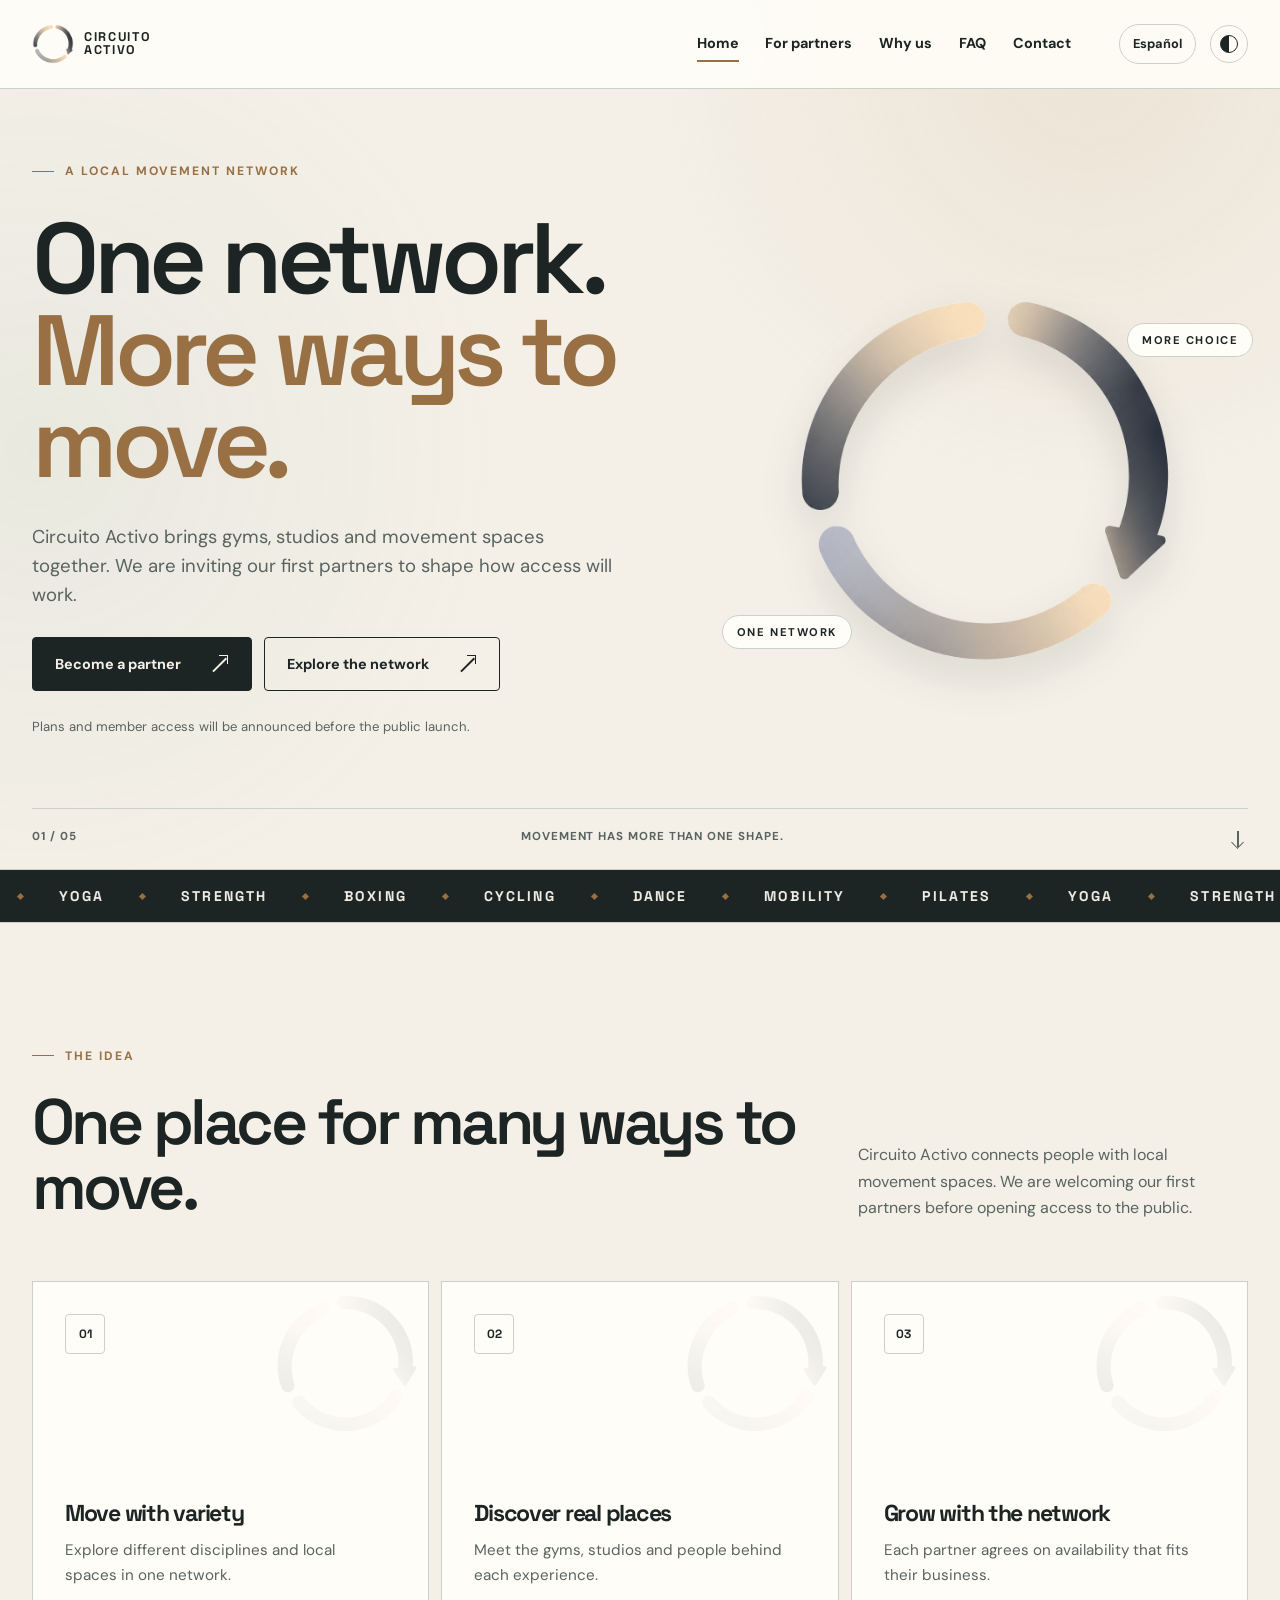
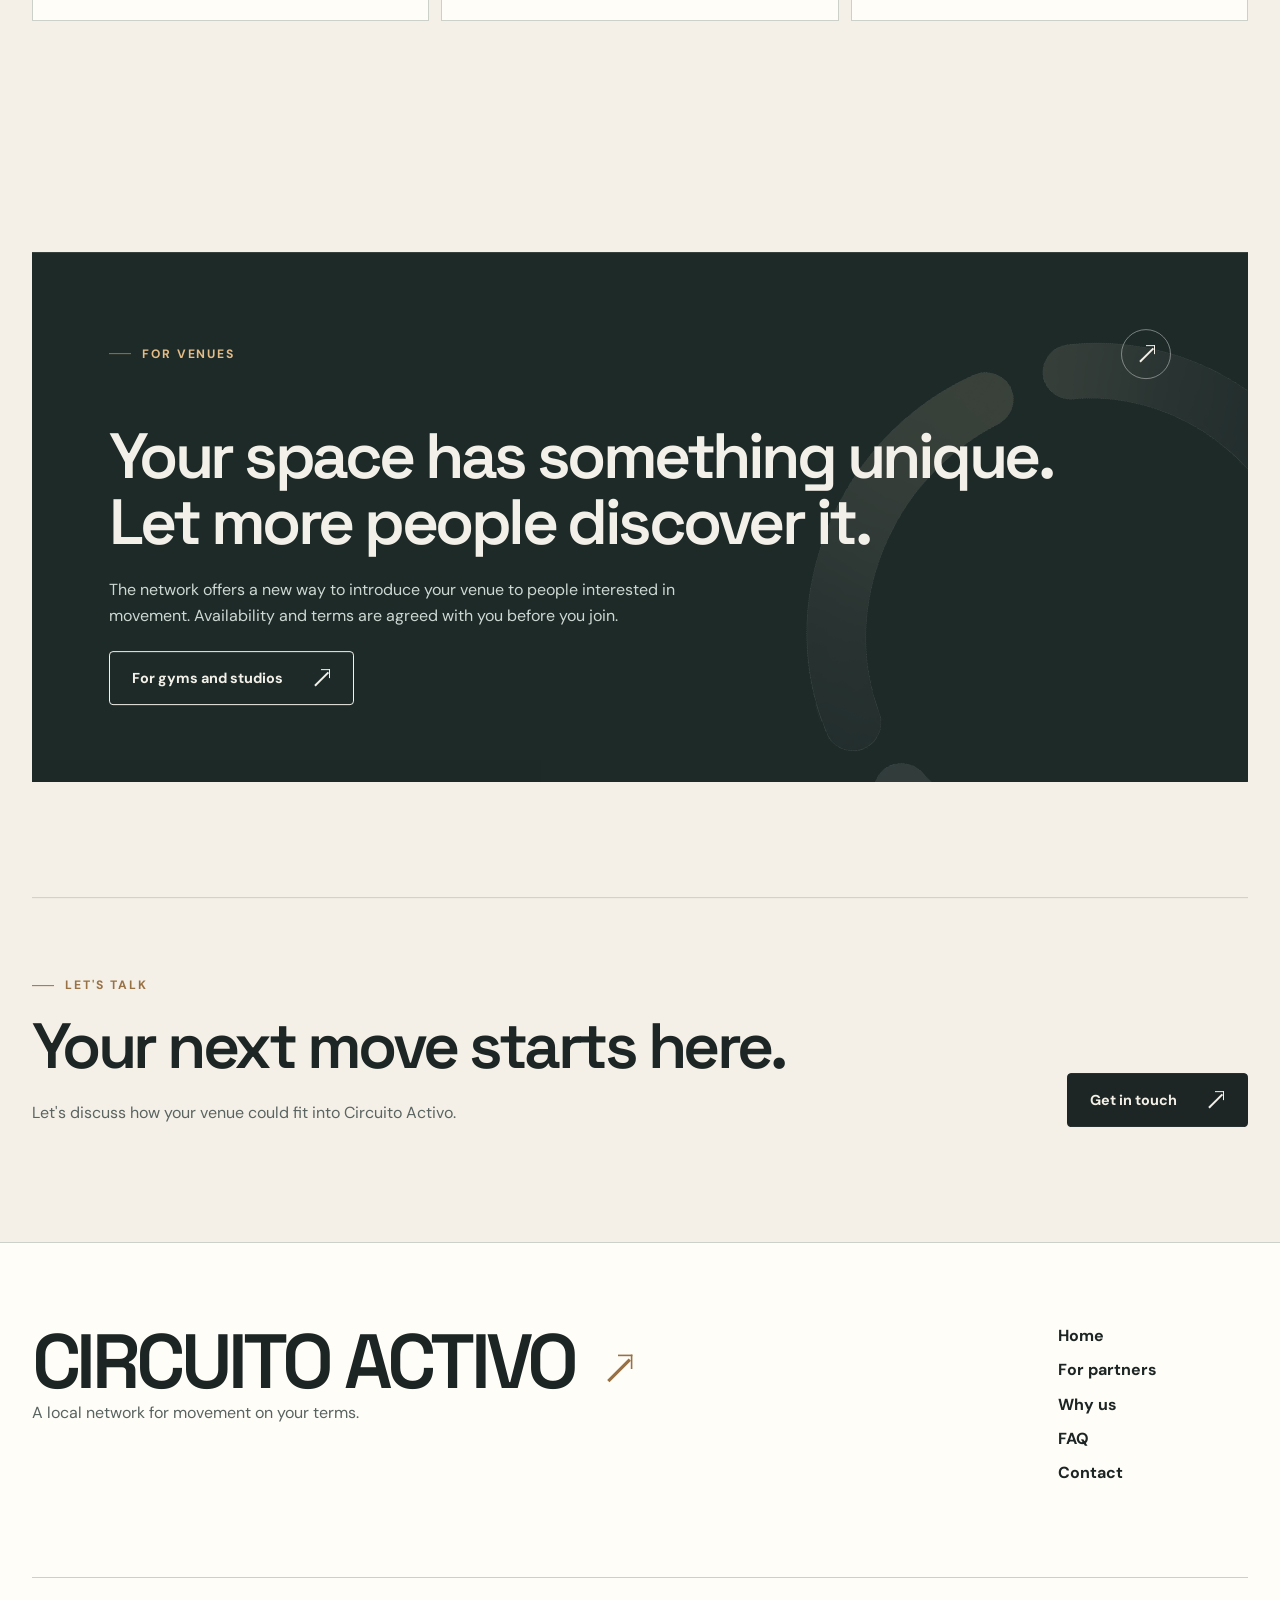
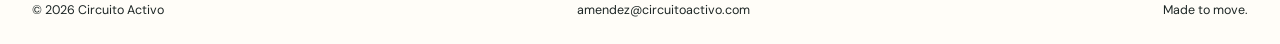
==== commit 67440d8a: "Replace decorative glyphs with clean mobile icons" ====
--- a/en/index.html
+++ b/en/index.html
@@ -1 +1 @@
-<!doctype html><html lang="en" data-theme="light"><head><meta charset="utf-8"><meta name="viewport" content="width=device-width, initial-scale=1"><meta name="theme-color" content="#f4f0e8"><title>One network. More ways to move. | Circuito Activo</title><meta name="description" content="Circuito Activo brings gyms, studios and movement spaces together. We are inviting our first partners to shape how access will work."><link rel="canonical" href="https://circuitoactivo.com/en/"><link rel="alternate" hreflang="es" href="https://circuitoactivo.com/"><link rel="alternate" hreflang="en" href="https://circuitoactivo.com/en/"><link rel="icon" href="../favicon.ico" sizes="any"><link rel="icon" type="image/png" href="../favicon.png"><link rel="apple-touch-icon" href="../favicon.png"><link rel="stylesheet" href="../styles.css"><script>try{document.documentElement.dataset.theme=localStorage.getItem('ca-theme')||'light'}catch(e){}</script><script defer src="../vendor/gsap.min.js"></script><script defer src="../script.js"></script></head><body data-page="index"><a class="skip-link" href="#main">Skip to content</a><div class="intro" aria-hidden="true"><div class="intro-symbol"><img src="../circuito-activo-logo.png" alt=""></div><span>CIRCUITO ACTIVO</span></div><header class="site-header"><div class="wrap header-inner"><a class="brand" href="index.html" aria-label="Circuito Activo · Home"><img src="../circuito-activo-logo.png" alt="" width="40" height="40"><span>CIRCUITO<br>ACTIVO</span></a><nav class="desktop-nav" aria-label="Menu"><a href="index.html" aria-current="page">Home</a><a href="partners.html" >For partners</a><a href="why-us.html" >Why us</a><a href="faq.html" >FAQ</a><a href="contact.html" >Contact</a></nav><div class="header-actions"><a class="language-switch" href="../index.html" hreflang="es" lang="es">Español</a><button class="theme-toggle" type="button" aria-label="Switch theme" aria-pressed="false"><span class="theme-icon" aria-hidden="true">◐</span></button><button class="menu-toggle" type="button" aria-controls="mobileMenu" aria-expanded="false" aria-label="Menu"><span></span><span></span></button></div></div><nav class="mobile-menu" id="mobileMenu" aria-label="Menu" hidden><a href="index.html" aria-current="page">Home</a><a href="partners.html" >For partners</a><a href="why-us.html" >Why us</a><a href="faq.html" >FAQ</a><a href="contact.html" >Contact</a></nav></header><main id="main"><section class="home-hero"><div class="wrap hero-layout"><div class="hero-copy"><span class="eyebrow hero-eyebrow">A local movement network</span><h1>One network.<br><em>More ways to move.</em></h1><p class="hero-lead">Circuito Activo brings gyms, studios and movement spaces together. We are inviting our first partners to shape how access will work.</p><div class="hero-actions"><a class="button button-primary" href="partners.html">Become a partner<span aria-hidden="true">↗</span></a><a class="button button-outline" href="why-us.html">Explore the network<span aria-hidden="true">↗</span></a></div><p class="hero-footnote">Plans and member access will be announced before the public launch.</p></div><div class="hero-art" aria-label="Circuito Activo" role="img"><span class="art-label art-label-top">MORE CHOICE</span><img src="../circuito-activo-logo.png" alt="" width="480" height="480"><span class="art-label art-label-bottom">ONE NETWORK</span></div></div><div class="hero-index wrap"><span>01 / 05</span><span>Movement has more than one shape.</span><span aria-hidden="true">↓</span></div></section><div class="ticker" aria-label="PILATES, YOGA, STRENGTH, BOXING, CYCLING, DANCE, MOBILITY"><div class="ticker-track" aria-hidden="true"><div class="ticker-group"><span>PILATES<i aria-hidden="true">✳</i></span><span>YOGA<i aria-hidden="true">✳</i></span><span>STRENGTH<i aria-hidden="true">✳</i></span><span>BOXING<i aria-hidden="true">✳</i></span><span>CYCLING<i aria-hidden="true">✳</i></span><span>DANCE<i aria-hidden="true">✳</i></span><span>MOBILITY<i aria-hidden="true">✳</i></span></div><div class="ticker-group"><span>PILATES<i aria-hidden="true">✳</i></span><span>YOGA<i aria-hidden="true">✳</i></span><span>STRENGTH<i aria-hidden="true">✳</i></span><span>BOXING<i aria-hidden="true">✳</i></span><span>CYCLING<i aria-hidden="true">✳</i></span><span>DANCE<i aria-hidden="true">✳</i></span><span>MOBILITY<i aria-hidden="true">✳</i></span></div><div class="ticker-group"><span>PILATES<i aria-hidden="true">✳</i></span><span>YOGA<i aria-hidden="true">✳</i></span><span>STRENGTH<i aria-hidden="true">✳</i></span><span>BOXING<i aria-hidden="true">✳</i></span><span>CYCLING<i aria-hidden="true">✳</i></span><span>DANCE<i aria-hidden="true">✳</i></span><span>MOBILITY<i aria-hidden="true">✳</i></span></div></div></div><section class="section"><div class="wrap"><span class="eyebrow reveal">THE IDEA</span><div class="section-head reveal"><h2>One place for many ways to move.</h2><p>Circuito Activo connects people with local movement spaces. We are welcoming our first partners before opening access to the public.</p></div><div class="feature-grid"><article class="feature-card reveal"><span class="feature-number">01</span><h3>Move with variety</h3><p>Explore different disciplines and local spaces in one network.</p></article><article class="feature-card reveal"><span class="feature-number">02</span><h3>Discover real places</h3><p>Meet the gyms, studios and people behind each experience.</p></article><article class="feature-card reveal"><span class="feature-number">03</span><h3>Grow with the network</h3><p>Each partner agrees on availability that fits their business.</p></article></div></div></section><section class="section"><div class="wrap"><div class="dark-feature reveal"><div class="dark-feature-top"><span class="eyebrow">FOR VENUES</span><span class="round-mark">↗</span></div><h2>Your space has something unique. Let more people discover it.</h2><p>The network offers a new way to introduce your venue to people interested in movement. Availability and terms are agreed with you before you join.</p><a class="button button-outline" href="partners.html">For gyms and studios<span aria-hidden="true">↗</span></a></div></div></section><section class="section cta-section"><div class="wrap"><div class="cta-panel reveal"><div><span class="eyebrow">LET&#x27;S TALK</span><h2>Your next move starts here.</h2><p>Let&#x27;s discuss how your venue could fit into Circuito Activo.</p></div><a class="button button-primary" href="contact.html">Get in touch<span aria-hidden="true">↗</span></a></div></div></section></main><footer class="site-footer"><div class="wrap footer-main"><div><a class="footer-brand" href="index.html">CIRCUITO ACTIVO <span>↗</span></a><p>A local network for movement on your terms.</p></div><nav aria-label="Menu"><a href="index.html" aria-current="page">Home</a><a href="partners.html" >For partners</a><a href="why-us.html" >Why us</a><a href="faq.html" >FAQ</a><a href="contact.html" >Contact</a></nav></div><div class="wrap footer-bottom"><span>© <span id="year">2026</span> Circuito Activo</span><a href="mailto:amendez@circuitoactivo.com">amendez@circuitoactivo.com</a><span>Made to move.</span></div></footer></body></html>+<!doctype html><html lang="en" data-theme="light"><head><meta charset="utf-8"><meta name="viewport" content="width=device-width, initial-scale=1"><meta name="theme-color" content="#f4f0e8"><title>One network. More ways to move. | Circuito Activo</title><meta name="description" content="Circuito Activo brings gyms, studios and movement spaces together. We are inviting our first partners to shape how access will work."><link rel="canonical" href="https://circuitoactivo.com/en/"><link rel="alternate" hreflang="es" href="https://circuitoactivo.com/"><link rel="alternate" hreflang="en" href="https://circuitoactivo.com/en/"><link rel="icon" href="../favicon.ico" sizes="any"><link rel="icon" type="image/png" href="../favicon.png"><link rel="apple-touch-icon" href="../favicon.png"><link rel="stylesheet" href="../styles.css"><script>try{document.documentElement.dataset.theme=localStorage.getItem('ca-theme')||'light'}catch(e){}</script><script defer src="../vendor/gsap.min.js"></script><script defer src="../script.js"></script></head><body data-page="index"><a class="skip-link" href="#main">Skip to content</a><div class="intro" aria-hidden="true"><div class="intro-symbol"><img src="../circuito-activo-logo.png" alt=""></div><span>CIRCUITO ACTIVO</span></div><header class="site-header"><div class="wrap header-inner"><a class="brand" href="index.html" aria-label="Circuito Activo · Home"><img src="../circuito-activo-logo.png" alt="" width="40" height="40"><span>CIRCUITO<br>ACTIVO</span></a><nav class="desktop-nav" aria-label="Menu"><a href="index.html" aria-current="page">Home</a><a href="partners.html" >For partners</a><a href="why-us.html" >Why us</a><a href="faq.html" >FAQ</a><a href="contact.html" >Contact</a></nav><div class="header-actions"><a class="language-switch" href="../index.html" hreflang="es" lang="es">Español</a><button class="theme-toggle" type="button" aria-label="Switch theme" aria-pressed="false"><span class="theme-icon" aria-hidden="true"></span></button><button class="menu-toggle" type="button" aria-controls="mobileMenu" aria-expanded="false" aria-label="Menu"><span></span><span></span></button></div></div><nav class="mobile-menu" id="mobileMenu" aria-label="Menu" hidden><a href="index.html" aria-current="page">Home</a><a href="partners.html" >For partners</a><a href="why-us.html" >Why us</a><a href="faq.html" >FAQ</a><a href="contact.html" >Contact</a></nav></header><main id="main"><section class="home-hero"><div class="wrap hero-layout"><div class="hero-copy"><span class="eyebrow hero-eyebrow">A local movement network</span><h1>One network.<br><em>More ways to move.</em></h1><p class="hero-lead">Circuito Activo brings gyms, studios and movement spaces together. We are inviting our first partners to shape how access will work.</p><div class="hero-actions"><a class="button button-primary" href="partners.html">Become a partner<span class="icon-arrow" aria-hidden="true"></span></a><a class="button button-outline" href="why-us.html">Explore the network<span class="icon-arrow" aria-hidden="true"></span></a></div><p class="hero-footnote">Plans and member access will be announced before the public launch.</p></div><div class="hero-art" aria-label="Circuito Activo" role="img"><span class="art-label art-label-top">MORE CHOICE</span><img src="../circuito-activo-logo.png" alt="" width="480" height="480"><span class="art-label art-label-bottom">ONE NETWORK</span></div></div><div class="hero-index wrap"><span>01 / 05</span><span>Movement has more than one shape.</span><span class="icon-down" aria-hidden="true"></span></div></section><div class="ticker" aria-label="PILATES, YOGA, STRENGTH, BOXING, CYCLING, DANCE, MOBILITY"><div class="ticker-track" aria-hidden="true"><div class="ticker-group"><span>PILATES<i class="ticker-separator" aria-hidden="true"></i></span><span>YOGA<i class="ticker-separator" aria-hidden="true"></i></span><span>STRENGTH<i class="ticker-separator" aria-hidden="true"></i></span><span>BOXING<i class="ticker-separator" aria-hidden="true"></i></span><span>CYCLING<i class="ticker-separator" aria-hidden="true"></i></span><span>DANCE<i class="ticker-separator" aria-hidden="true"></i></span><span>MOBILITY<i class="ticker-separator" aria-hidden="true"></i></span></div><div class="ticker-group"><span>PILATES<i class="ticker-separator" aria-hidden="true"></i></span><span>YOGA<i class="ticker-separator" aria-hidden="true"></i></span><span>STRENGTH<i class="ticker-separator" aria-hidden="true"></i></span><span>BOXING<i class="ticker-separator" aria-hidden="true"></i></span><span>CYCLING<i class="ticker-separator" aria-hidden="true"></i></span><span>DANCE<i class="ticker-separator" aria-hidden="true"></i></span><span>MOBILITY<i class="ticker-separator" aria-hidden="true"></i></span></div><div class="ticker-group"><span>PILATES<i class="ticker-separator" aria-hidden="true"></i></span><span>YOGA<i class="ticker-separator" aria-hidden="true"></i></span><span>STRENGTH<i class="ticker-separator" aria-hidden="true"></i></span><span>BOXING<i class="ticker-separator" aria-hidden="true"></i></span><span>CYCLING<i class="ticker-separator" aria-hidden="true"></i></span><span>DANCE<i class="ticker-separator" aria-hidden="true"></i></span><span>MOBILITY<i class="ticker-separator" aria-hidden="true"></i></span></div></div></div><section class="section"><div class="wrap"><span class="eyebrow reveal">THE IDEA</span><div class="section-head reveal"><h2>One place for many ways to move.</h2><p>Circuito Activo connects people with local movement spaces. We are welcoming our first partners before opening access to the public.</p></div><div class="feature-grid"><article class="feature-card reveal"><span class="feature-number">01</span><h3>Move with variety</h3><p>Explore different disciplines and local spaces in one network.</p></article><article class="feature-card reveal"><span class="feature-number">02</span><h3>Discover real places</h3><p>Meet the gyms, studios and people behind each experience.</p></article><article class="feature-card reveal"><span class="feature-number">03</span><h3>Grow with the network</h3><p>Each partner agrees on availability that fits their business.</p></article></div></div></section><section class="section"><div class="wrap"><div class="dark-feature reveal"><div class="dark-feature-top"><span class="eyebrow">FOR VENUES</span><span class="round-mark"><span class="icon-arrow" aria-hidden="true"></span></span></div><h2>Your space has something unique. Let more people discover it.</h2><p>The network offers a new way to introduce your venue to people interested in movement. Availability and terms are agreed with you before you join.</p><a class="button button-outline" href="partners.html">For gyms and studios<span class="icon-arrow" aria-hidden="true"></span></a></div></div></section><section class="section cta-section"><div class="wrap"><div class="cta-panel reveal"><div><span class="eyebrow">LET&#x27;S TALK</span><h2>Your next move starts here.</h2><p>Let&#x27;s discuss how your venue could fit into Circuito Activo.</p></div><a class="button button-primary" href="contact.html">Get in touch<span class="icon-arrow" aria-hidden="true"></span></a></div></div></section></main><footer class="site-footer"><div class="wrap footer-main"><div><a class="footer-brand" href="index.html">CIRCUITO ACTIVO <span class="icon-arrow" aria-hidden="true"></span></a><p>A local network for movement on your terms.</p></div><nav aria-label="Menu"><a href="index.html" aria-current="page">Home</a><a href="partners.html" >For partners</a><a href="why-us.html" >Why us</a><a href="faq.html" >FAQ</a><a href="contact.html" >Contact</a></nav></div><div class="wrap footer-bottom"><span>© <span id="year">2026</span> Circuito Activo</span><a href="mailto:amendez@circuitoactivo.com">amendez@circuitoactivo.com</a><span>Made to move.</span></div></footer></body></html>
--- a/styles.css
+++ b/styles.css
@@ -10,7 +10,7 @@
 .section{padding:clamp(86px,9vw,160px) 0}.section-head{display:flex;align-items:end;justify-content:space-between;gap:55px;margin:25px 0 60px}.section-head h2{max-width:850px;margin:0}.section-head p{max-width:390px;margin:0}.feature-grid{display:grid;grid-template-columns:repeat(3,1fr);gap:12px}.feature-card{min-height:340px;display:flex;flex-direction:column;align-items:start;padding:32px;border:1px solid var(--line);background:var(--paper);position:relative;overflow:hidden;transition:transform .35s,box-shadow .35s}.feature-card::after{content:"";position:absolute;right:-50px;top:-50px;width:170px;height:170px;border:1px solid var(--line);border-radius:50%;transition:transform .6s}.feature-card:hover{transform:translateY(-5px);box-shadow:0 28px 90px rgba(24,38,35,.09)}.feature-card:hover::after{transform:scale(1.3)}.feature-number{font:700 .75rem var(--display);border:1px solid var(--line);border-radius:50%;width:40px;height:40px;display:grid;place-items:center}.feature-card h3{margin:auto 0 12px;max-width:270px}.feature-card p{margin-bottom:0;max-width:310px;font-size:.95rem}
 .dark-feature{background:#1c2927;color:#f3f0e9;min-height:530px;padding:clamp(36px,6vw,84px);position:relative;overflow:hidden;display:flex;flex-direction:column;align-items:start;justify-content:space-between}.dark-feature::before{content:"";position:absolute;right:-180px;bottom:-280px;width:680px;height:680px;border:75px solid rgba(202,171,125,.24);border-radius:50%}.dark-feature::after{content:"";position:absolute;right:-100px;bottom:-210px;width:550px;height:550px;border:1px solid rgba(255,255,255,.25);border-radius:50%}.dark-feature>*{position:relative;z-index:1}.dark-feature .eyebrow{color:#e4bc86}.dark-feature-top{display:flex;justify-content:space-between;width:100%}.round-mark{width:50px;height:50px;border:1px solid rgba(255,255,255,.4);border-radius:50%;display:grid;place-items:center}.dark-feature h2{max-width:980px;margin:40px 0 16px}.dark-feature p{max-width:650px;color:#ced8d3}.dark-feature .button-outline{color:#f3f0e9;border-color:#f3f0e9}.dark-feature .button-outline:hover{background:#f3f0e9;color:#1c2927}.cta-section{padding-top:0}.cta-panel{border-top:1px solid var(--line);display:flex;align-items:end;justify-content:space-between;gap:50px;padding-top:70px}.cta-panel h2{margin:20px 0;max-width:790px}.cta-panel p{margin-bottom:0;max-width:610px}
 .page-hero{position:relative;padding:clamp(80px,10vw,160px) 0 clamp(70px,8vw,125px);border-bottom:1px solid var(--line);overflow:hidden}.page-hero .wrap{position:relative}.page-hero h1{max-width:1120px;margin:25px 0 30px;font-size:clamp(3.6rem,7vw,7.9rem)}.page-hero .hero-lead{max-width:710px;margin-bottom:0}.page-hero-decoration{position:absolute;right:-3%;top:-30%;font:400 40rem var(--display);line-height:1;color:var(--accent);opacity:.09;pointer-events:none}
-.process{display:grid;grid-template-columns:.9fr 1.1fr;gap:70px}.process h2{margin:24px 0 0;max-width:600px}.process-list{border-top:1px solid var(--line)}.process-step{display:flex;gap:32px;padding:26px 0;border-bottom:1px solid var(--line)}.process-step>span{font:700 .8rem var(--display);color:var(--accent);padding-top:7px}.process-step h3{margin:0 0 8px}.process-step p{margin:0}.quote-panel{position:relative;background:var(--paper);border:1px solid var(--line);padding:clamp(40px,8vw,110px);overflow:hidden}.quote-panel::after{content:"✳";position:absolute;right:-30px;bottom:-140px;color:var(--accent);opacity:.17;font-size:38rem;line-height:1}.quote-panel>*{position:relative;z-index:1}.quote-panel blockquote{font:600 clamp(2.5rem,5vw,5.7rem)/1.08 var(--display);letter-spacing:-.06em;margin:30px 0;max-width:1000px}.quote-panel p{max-width:620px;margin:0}
+.process{display:grid;grid-template-columns:.9fr 1.1fr;gap:70px}.process h2{margin:24px 0 0;max-width:600px}.process-list{border-top:1px solid var(--line)}.process-step{display:flex;gap:32px;padding:26px 0;border-bottom:1px solid var(--line)}.process-step>span{font:700 .8rem var(--display);color:var(--accent);padding-top:7px}.process-step h3{margin:0 0 8px}.process-step p{margin:0}.quote-panel{position:relative;background:var(--paper);border:1px solid var(--line);padding:clamp(40px,8vw,110px);overflow:hidden}.quote-panel::after{content:"";position:absolute;right:-30px;bottom:-140px;color:var(--accent);opacity:.17;font-size:38rem;line-height:1}.quote-panel>*{position:relative;z-index:1}.quote-panel blockquote{font:600 clamp(2.5rem,5vw,5.7rem)/1.08 var(--display);letter-spacing:-.06em;margin:30px 0;max-width:1000px}.quote-panel p{max-width:620px;margin:0}
 .faq-layout{display:grid;grid-template-columns:.75fr 1.25fr;gap:70px}.faq-layout h2{margin:20px 0}.faq-list{border-top:1px solid var(--line)}.faq-item{border-bottom:1px solid var(--line)}.faq-item summary{display:flex;justify-content:space-between;align-items:start;gap:20px;list-style:none;padding:24px 0;cursor:pointer;font:600 1.3rem/1.3 var(--display);letter-spacing:-.03em}.faq-item summary::-webkit-details-marker{display:none}.faq-plus{color:var(--accent);font-size:1.6rem;line-height:1;transition:transform .3s}.faq-item[open] .faq-plus{transform:rotate(45deg)}.faq-answer{padding:0 60px 24px 0;max-width:710px}.faq-answer p{margin:0}
 .contact-layout{display:grid;grid-template-columns:.8fr 1.2fr;gap:clamp(45px,7vw,110px);align-items:start}.contact-info{position:sticky;top:130px}.contact-info h2{margin:22px 0}.contact-info>p{max-width:420px}.email-address{display:inline-block;font:600 clamp(1rem,1.7vw,1.3rem) var(--display);border-bottom:1px solid var(--accent);padding:5px 0;word-break:break-word}.contact-actions{display:flex;align-items:center;gap:22px;flex-wrap:wrap;margin-top:30px}.contact-actions .button{min-height:44px}.text-link{font-weight:700;border-bottom:1px solid var(--accent)}.copy-status{min-height:24px;font-size:.85rem;margin-top:15px}.form-panel{background:var(--paper);border:1px solid var(--line);padding:clamp(28px,4vw,60px);box-shadow:0 28px 90px rgba(24,38,35,.09)}.form-panel h2{font-size:clamp(2.4rem,4vw,4.2rem);margin:20px 0}.form-panel>p{max-width:570px}.form-grid{display:grid;grid-template-columns:1fr 1fr;gap:22px;margin:35px 0}.field{display:flex;flex-direction:column;gap:8px}.field-full{grid-column:1/-1}.field label{font-size:.83rem;font-weight:700;color:var(--ink)}.field input,.field select,.field textarea{width:100%;min-height:49px;padding:11px 13px;border:1px solid var(--line);border-radius:0;background:var(--bg);color:var(--ink)}.field textarea{resize:vertical}.field input:focus,.field select:focus,.field textarea:focus{border-color:var(--accent);outline:2px solid var(--accent);outline-offset:2px}.form-note{font-size:.8rem;margin:20px 0 0}
 .site-footer{background:var(--ink);color:var(--bg);padding:80px 0 24px}.site-footer p{color:var(--bg);opacity:.72}.footer-main{display:flex;justify-content:space-between;gap:60px;padding-bottom:90px}.footer-brand{display:block;font:600 clamp(2.5rem,6vw,6rem)/1 var(--display);letter-spacing:-.06em;max-width:600px}.footer-brand span{color:var(--accent)}.footer-main nav{display:grid;gap:8px;align-content:start;min-width:190px}.footer-main nav a{font-weight:700}.footer-main nav a:hover,.footer-bottom a:hover{color:var(--accent)}.footer-bottom{display:flex;justify-content:space-between;gap:20px;border-top:1px solid rgba(255,255,255,.25);padding-top:22px;font-size:.78rem}
@@ -34,3 +34,16 @@
 .site-footer{background:var(--paper);color:var(--ink);border-top:1px solid var(--line)}
 .site-footer p{color:var(--muted);opacity:1}
 .footer-bottom{border-color:var(--line)}
+/* Small CSS icons keep the same line weight across mobile platforms. */
+.icon-arrow,.icon-down{display:inline-block;position:relative;flex:none;width:20px;height:20px;vertical-align:middle}
+.icon-arrow::before{content:"";position:absolute;width:19px;height:1.5px;left:1px;top:10px;background:currentColor;transform:rotate(-45deg);transform-origin:center}
+.icon-arrow::after{content:"";position:absolute;width:8px;height:8px;right:1px;top:1px;border-top:1.5px solid currentColor;border-right:1.5px solid currentColor}
+.icon-down::before{content:"";position:absolute;left:9px;top:2px;width:1.5px;height:16px;background:currentColor}
+.icon-down::after{content:"";position:absolute;left:5px;bottom:2px;width:8px;height:8px;border-right:1.5px solid currentColor;border-bottom:1.5px solid currentColor;transform:rotate(45deg)}
+.ticker-separator{display:inline-block;width:5px;height:5px;background:var(--accent);transform:rotate(45deg);font-size:0}
+.theme-icon{display:block;width:18px;height:18px;border:1.5px solid currentColor;border-radius:50%;background:linear-gradient(90deg,currentColor 50%,transparent 50%);transition:transform .25s}
+.theme-toggle[data-theme-state=dark] .theme-icon{transform:rotate(180deg)}
+.round-mark .icon-arrow{width:20px;height:20px}
+.text-link{display:inline-flex;align-items:center;gap:8px}
+.footer-brand .icon-arrow{margin-left:.15em;transform:scale(1.6);transform-origin:left center}
+@media(max-width:880px){.button .icon-arrow,.footer-brand .icon-arrow,.round-mark,.hero-index .icon-down,.text-link .icon-arrow{display:none}}
